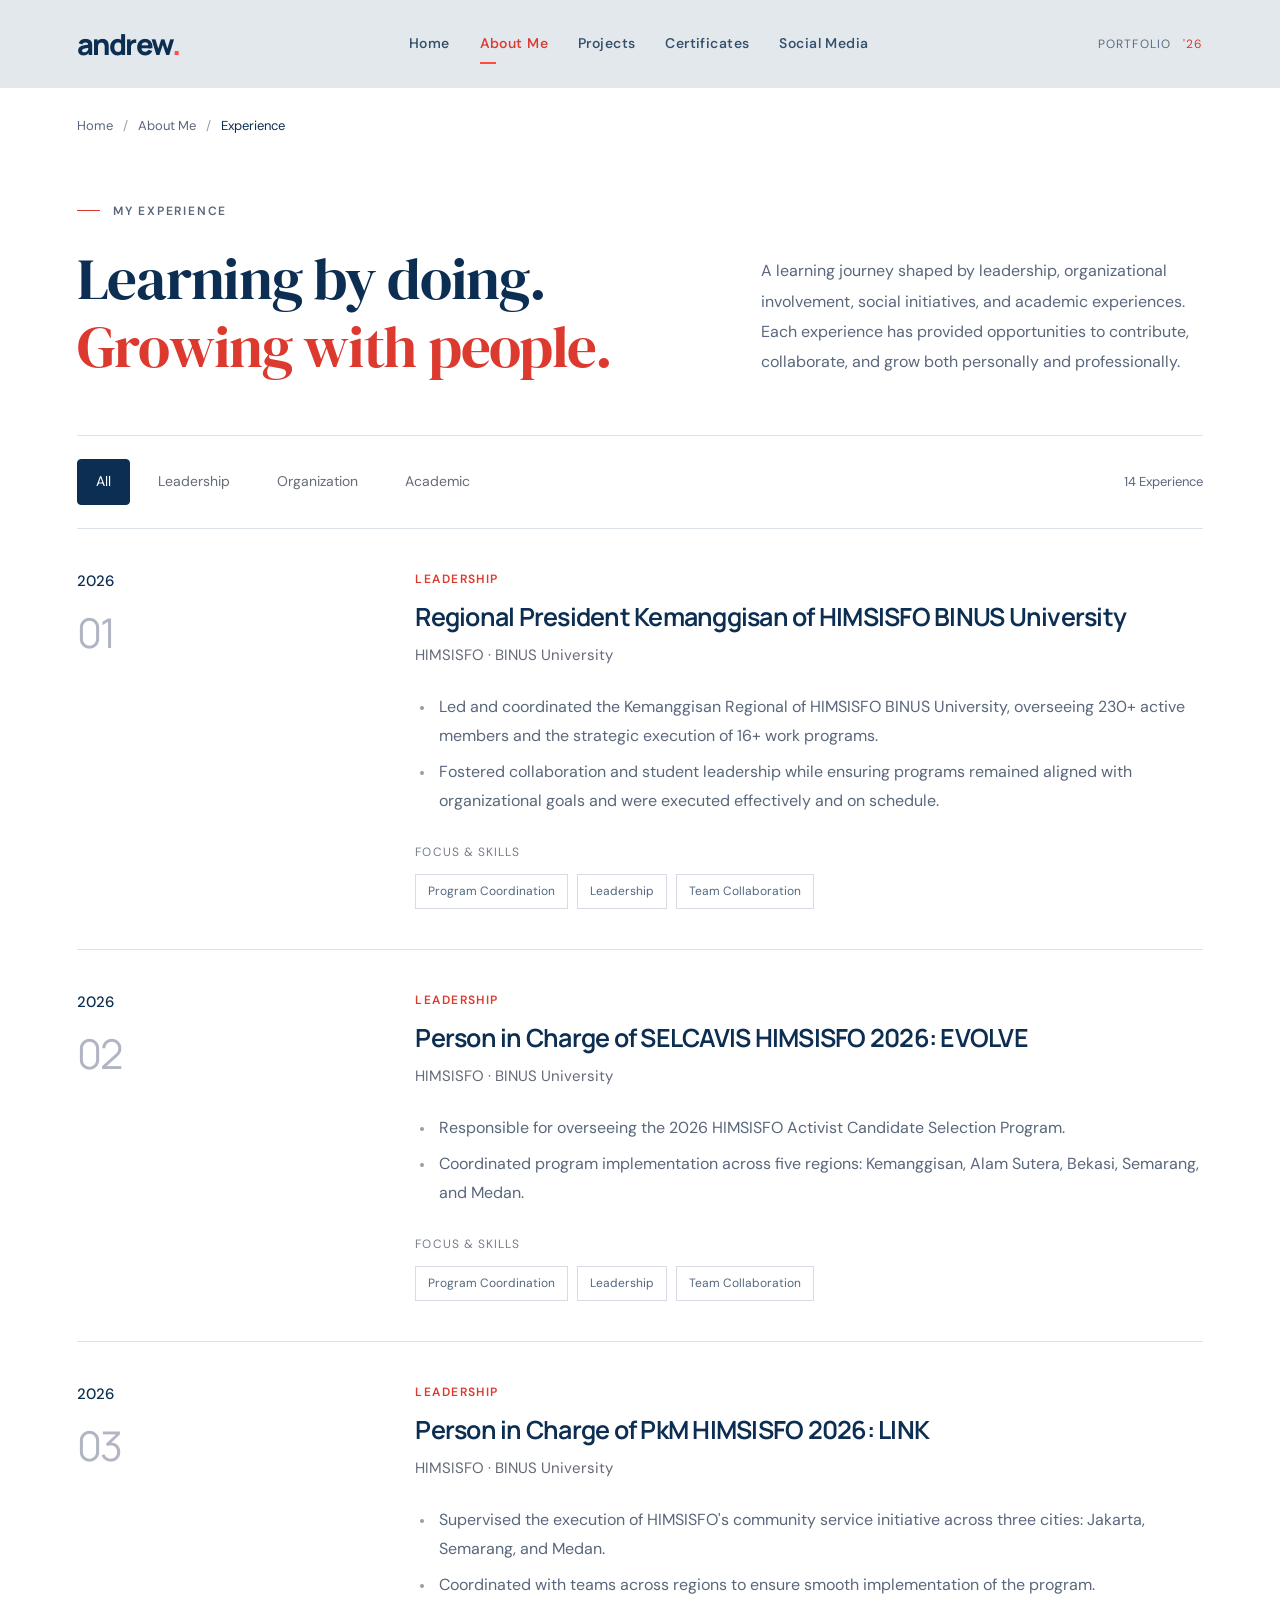
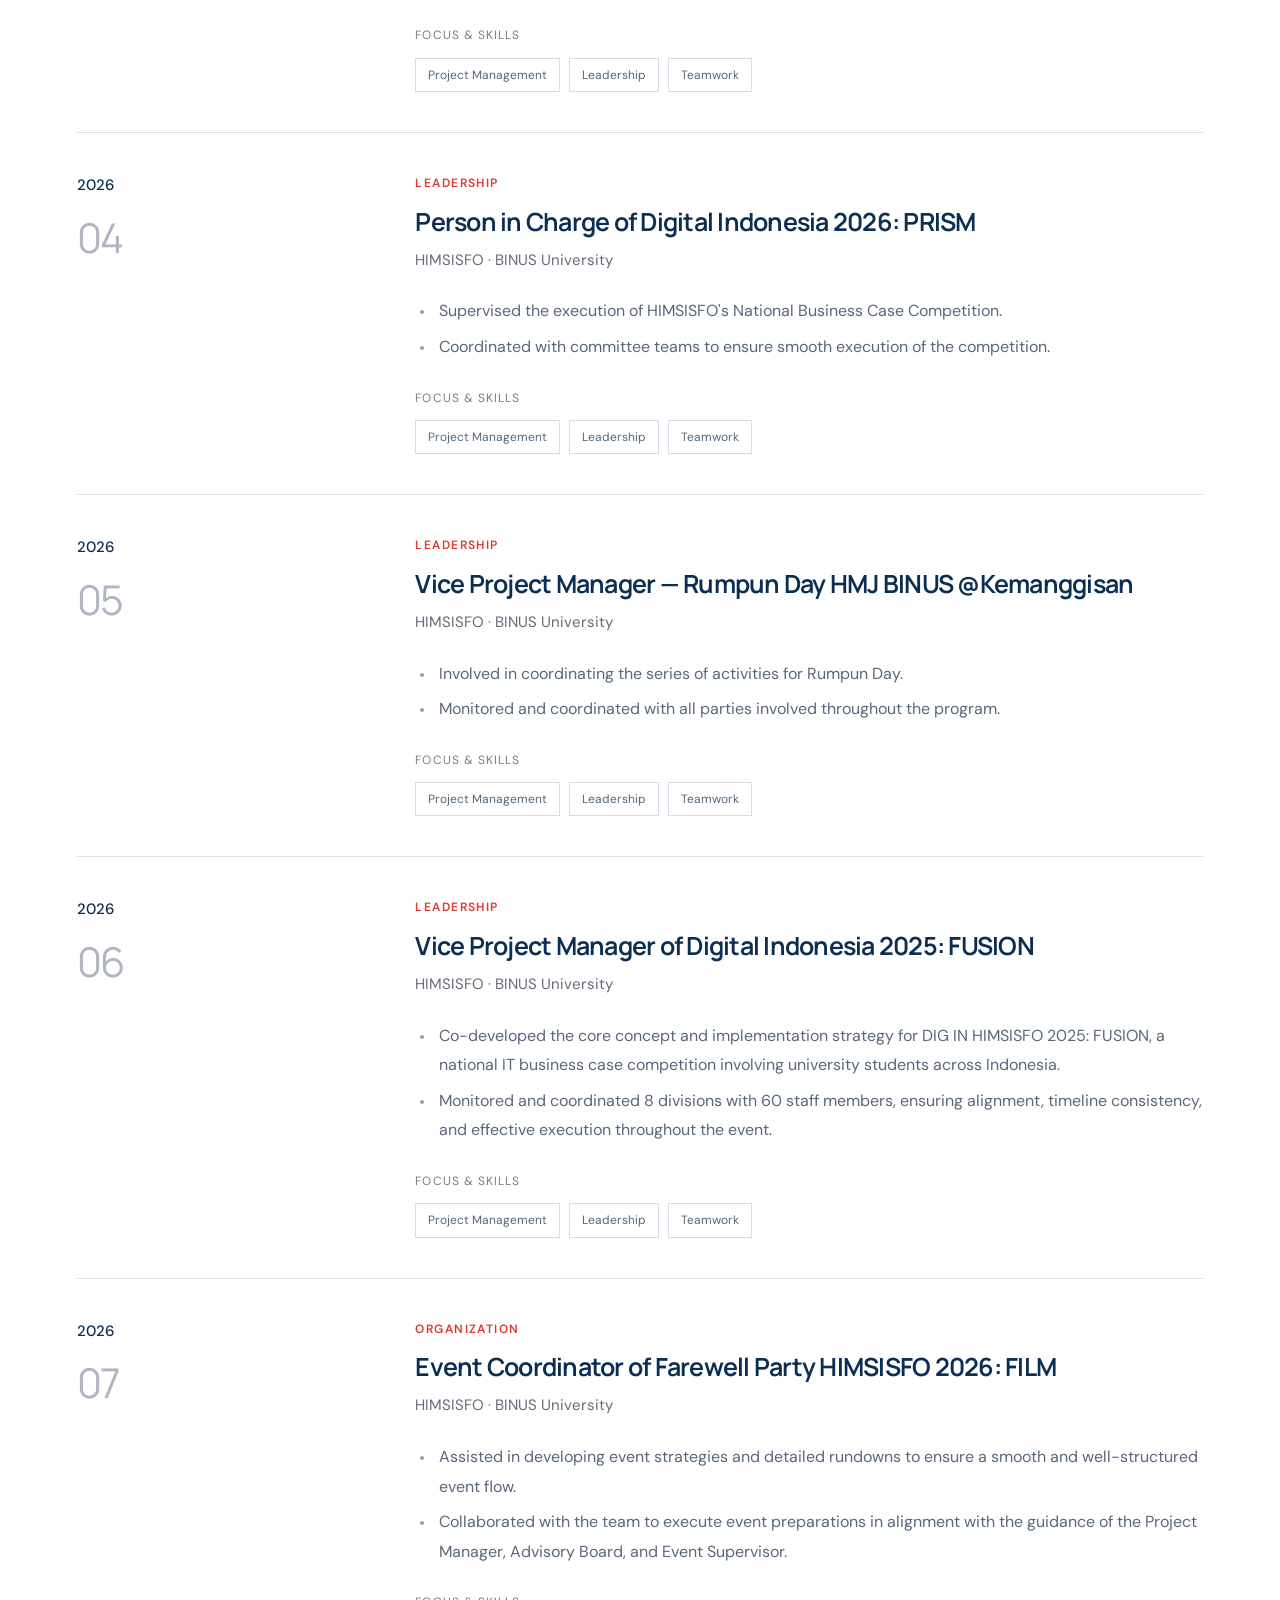
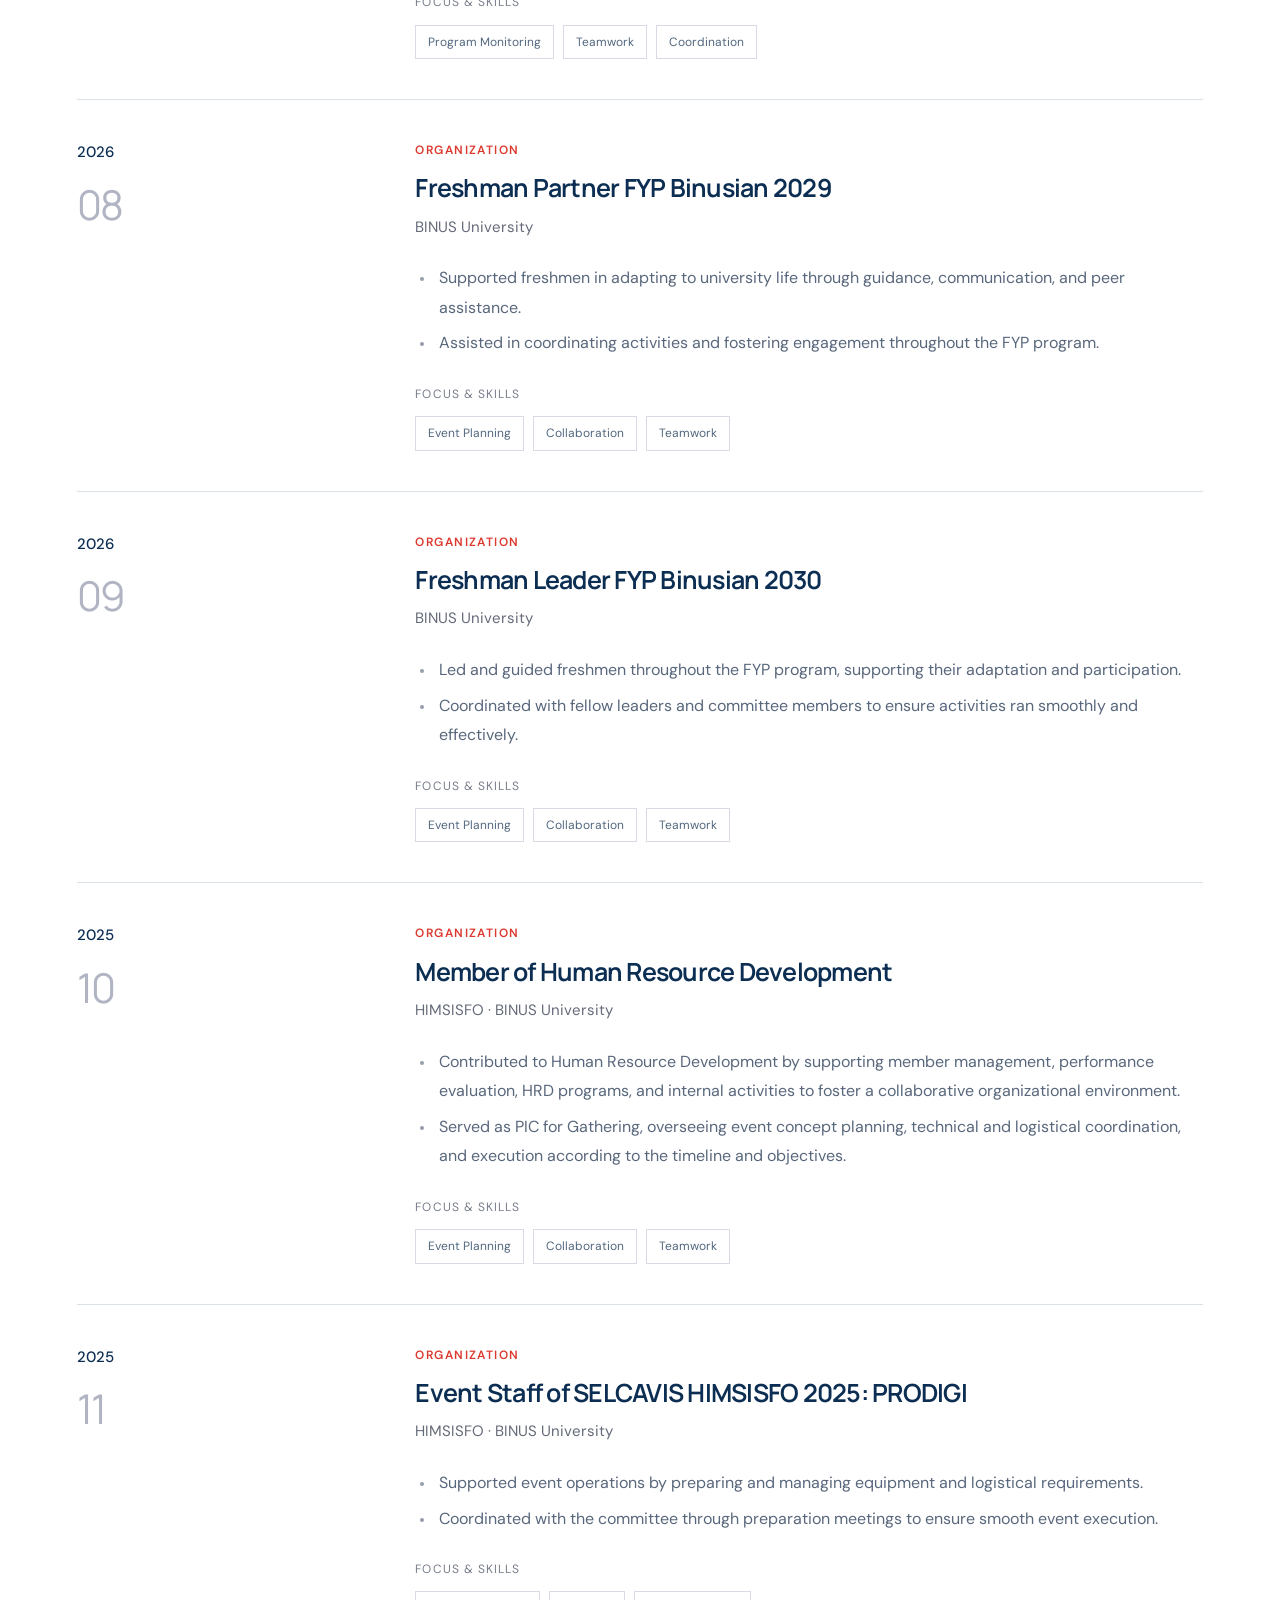
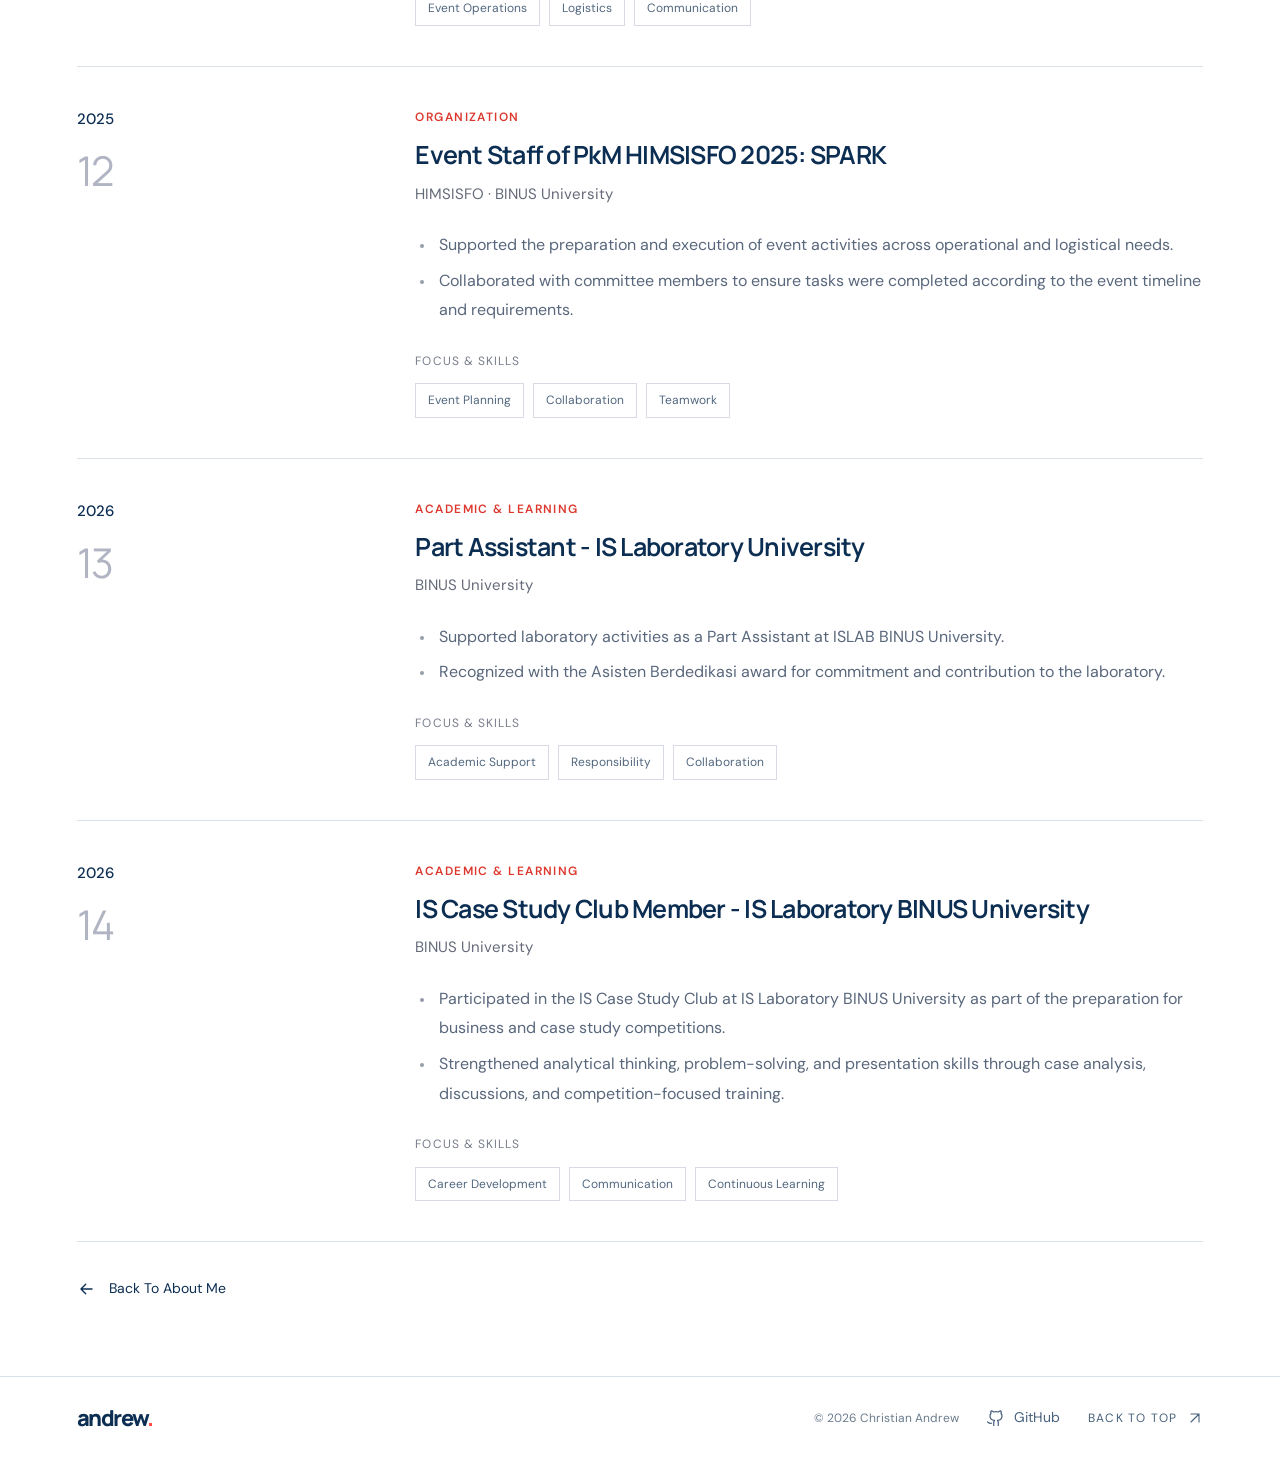
==== experience/experience.html @ 75444e62 "Initial portfolio" ====
<!DOCTYPE html>
<html lang="id">

<head>
  <meta name="portfolio-version" content="carousel-6">
  <meta charset="UTF-8">
  <meta name="viewport" content="width=device-width, initial-scale=1.0">
  <meta name="theme-color" content="#e3e8ec">
  <title>My Experience | Christian Andrew</title>
  <meta name="description"
    content="Pengalaman Christian Andrew dalam organisasi, kepemimpinan, kegiatan sosial, dan pengembangan diri.">
  <meta property="og:title" content="My Experience | Christian Andrew">
  <meta property="og:description"
    content="Pengalaman Christian Andrew dalam organisasi, kepemimpinan, kegiatan sosial, dan pengembangan diri.">
  <meta property="og:type" content="website">
  <link rel="icon" type="image/svg+xml"
    href="data:image/svg+xml,%3Csvg xmlns='http://www.w3.org/2000/svg' viewBox='0 0 64 64'%3E%3Crect width='64' height='64' rx='14' fill='%230c2e52'/%3E%3Ctext x='11' y='43' font-family='Arial,sans-serif' font-size='33' font-weight='700' fill='white'%3Ea%3C/text%3E%3Ccircle cx='47' cy='42' r='5' fill='%23ff4b43'/%3E%3C/svg%3E">
  <link rel="stylesheet" href="../style.css?v=carousel-6">
  <link rel="stylesheet" href="style.css?v=carousel-6">
  <link rel="stylesheet" href="../theme.css?v=carousel-6">
  <script src="../script.js?v=carousel-6" defer></script>
  <script src="script.js?v=carousel-6" defer></script>
</head>

<body data-page="experience">
  <a class="skip-link" href="#main">Lewati ke konten</a>
  <svg class="icon-defs" xmlns="http://www.w3.org/2000/svg" aria-hidden="true">
    <symbol id="i-arrow" viewBox="0 0 24 24">
      <path d="M5 12h14m-6-6 6 6-6 6" />
    </symbol>
    <symbol id="i-diagonal" viewBox="0 0 24 24">
      <path d="M6 18 18 6M6 6h12v12" />
    </symbol>
    <symbol id="i-down" viewBox="0 0 24 24">
      <path d="M12 4v16m-5-5 5 5 5-5" />
    </symbol>
    <symbol id="i-close" viewBox="0 0 24 24">
      <path d="m6 6 12 12M6 18 18 6" />
    </symbol>
    <symbol id="i-linkedin" viewBox="0 0 24 24">
      <path d="M4 9v11M4 4v.1M9 20V9h4v2c1-3 7-3 7 3v6M13 12v8" />
      <circle cx="4" cy="4" r="1" />
    </symbol>
    <symbol id="i-instagram" viewBox="0 0 24 24">
      <rect x="3" y="3" width="18" height="18" rx="5" />
      <circle cx="12" cy="12" r="4" />
      <path d="M17.5 6.5h.01" />
    </symbol>
    <symbol id="i-github" viewBox="0 0 24 24">
      <path
        d="M9 19c-4 1-4-2-6-2m15 5v-4a3.5 3.5 0 0 0-1-2.7c3-.3 6-1.5 6-6A4.7 4.7 0 0 0 21.7 6a4.5 4.5 0 0 0-.1-3.3S20.5 2.4 18 4a12 12 0 0 0-6 0C9.5 2.4 8.4 2.7 8.4 2.7A4.5 4.5 0 0 0 8.3 6 4.7 4.7 0 0 0 7 9.3c0 4.5 3 5.7 6 6A3.5 3.5 0 0 0 12 18v4"
        transform="translate(-3 0)" />
    </symbol>
    <symbol id="i-award" viewBox="0 0 24 24">
      <circle cx="12" cy="8" r="5" />
      <path d="m8 12-2 9 6-3 6 3-2-9" />
    </symbol>
    <symbol id="i-menu" viewBox="0 0 24 24">
      <path d="M4 7h16M4 12h16M4 17h16" />
    </symbol>
  </svg>
  <div class="site-shell" id="top">
    <header class="site-header">
      <a href="../index.html#home" class="wordmark" aria-label="Christian Andrew, Home">andrew<span>.</span></a>
      <button class="menu-toggle" type="button" aria-expanded="false" aria-controls="main-nav"
        aria-label="Buka menu navigasi"><svg class="icon">
          <use href="#i-menu" />
        </svg></button>
      <nav id="main-nav" class="main-nav" aria-label="Navigasi utama">
        <a href="../index.html#home" class="nav-link">Home</a>
        <a href="../index.html#about" class="nav-link active" aria-current="location">About Me</a>
        <a href="../index.html#projects" class="nav-link">Projects</a>
        <a href="../index.html#certificates" class="nav-link">Certificates</a>
        <a href="../index.html#social" class="nav-link">Social Media</a>
      </nav>
      <span class="header-note">PORTFOLIO <span>'26</span></span>
    </header>
    <main id="main">

      <nav class="breadcrumb" aria-label="Breadcrumb"><a href="../index.html#home">Home</a><span
          class="breadcrumb-separator" aria-hidden="true">/</span><a href="../index.html#about">About Me</a><span
          class="breadcrumb-separator" aria-hidden="true">/</span><span aria-current="page">Experience</span></nav>
      <section class="experience-hero" aria-labelledby="experience-title">
        <div>
          <p class="subpage-kicker">MY EXPERIENCE</p>
          <h1 id="experience-title">Learning by doing.<br><em>Growing with people.</em></h1>
        </div>
        <p>A learning journey shaped by leadership, organizational involvement, social initiatives, and academic experiences. Each experience has provided opportunities to contribute, collaborate, and grow both personally and professionally.</p>
      </section>
      <section class="experience-section" aria-label="Daftar pengalaman">
        <div class="experience-toolbar">
          <div class="experience-filters" role="group" aria-label="Filter kategori pengalaman"><button
              class="experience-filter active" type="button" data-filter="all" aria-pressed="true"
              aria-controls="experience-list">All</button><button class="experience-filter" type="button"
              data-filter="leadership" aria-pressed="false" aria-controls="experience-list">Leadership</button><button
              class="experience-filter" type="button" data-filter="organization" aria-pressed="false"
              aria-controls="experience-list">Organization</button><button class="experience-filter" type="button"
              data-filter="academic" aria-pressed="false" aria-controls="experience-list">Academic</button></div>
          <p class="experience-count" id="experience-count" aria-live="polite" aria-atomic="true">7 Experiences</p>
        </div>
        <div class="experience-list" id="experience-list">
          <article class="experience-card" data-category="leadership" aria-labelledby="experience-1">
            <div class="experience-date"><span>2026</span><span class="experience-index">01</span></div>
            <div class="experience-content">
              <p class="experience-category">LEADERSHIP</p>
              <h2 id="experience-1">Regional President Kemanggisan of HIMSISFO BINUS University</h2>
              <p class="experience-org">HIMSISFO · BINUS University</p>
              <ul>
                <li>Led and coordinated the Kemanggisan Regional of HIMSISFO BINUS University, overseeing 230+ active members and the strategic execution of 16+ work programs.</li>
                <li>Fostered collaboration and student leadership while ensuring programs remained aligned with organizational goals and were executed effectively and on schedule.</li>
              </ul>
              <p class="experience-skill-label">FOCUS & SKILLS</p>
              <div class="skill-tags"><span>Program Coordination</span><span>Leadership</span><span>Team
                  Collaboration</span></div>
            </div>
          </article>
          <article class="experience-card" data-category="leadership" aria-labelledby="experience-1">
            <div class="experience-date"><span>2026</span><span class="experience-index">02</span></div>
            <div class="experience-content">
              <p class="experience-category">LEADERSHIP</p>
              <h2 id="experience-1">Person in Charge of SELCAVIS HIMSISFO 2026: EVOLVE</h2>
              <p class="experience-org">HIMSISFO · BINUS University</p>
              <ul>
                <li>Responsible for overseeing the 2026 HIMSISFO Activist Candidate Selection Program.</li>
                <li>Coordinated program implementation across five regions: Kemanggisan, Alam Sutera, Bekasi, Semarang, and Medan.</li>
              </ul>
              <p class="experience-skill-label">FOCUS & SKILLS</p>
              <div class="skill-tags"><span>Program Coordination</span><span>Leadership</span><span>Team
                  Collaboration</span></div>
            </div>
          </article>
          <article class="experience-card" data-category="leadership" aria-labelledby="experience-2">
            <div class="experience-date"><span>2026</span><span class="experience-index">03</span></div>
            <div class="experience-content">
              <p class="experience-category">LEADERSHIP</p>
              <h2 id="experience-2">Person in Charge of PkM HIMSISFO 2026: LINK</h2>
              <p class="experience-org">HIMSISFO · BINUS University</p>
              <ul>
                <li>Supervised the execution of HIMSISFO's community service initiative across three cities: Jakarta, Semarang, and Medan.</li>
                <li>Coordinated with teams across regions to ensure smooth implementation of the program.</li>
              </ul>
              <p class="experience-skill-label">FOCUS & SKILLS</p>
              <div class="skill-tags"><span>Project Management</span><span>Leadership</span><span>Teamwork</span></div>
            </div>
          </article>
          <article class="experience-card" data-category="leadership" aria-labelledby="experience-2">
            <div class="experience-date"><span>2026</span><span class="experience-index">04</span></div>
            <div class="experience-content">
              <p class="experience-category">LEADERSHIP</p>
              <h2 id="experience-2">Person in Charge of Digital Indonesia 2026: PRISM</h2>
              <p class="experience-org">HIMSISFO · BINUS University</p>
              <ul>
                <li>Supervised the execution of HIMSISFO's National Business Case Competition.</li>
                <li>Coordinated with committee teams to ensure smooth execution of the competition.</li>
              </ul>
              <p class="experience-skill-label">FOCUS & SKILLS</p>
              <div class="skill-tags"><span>Project Management</span><span>Leadership</span><span>Teamwork</span></div>
            </div>
          </article>
          <article class="experience-card" data-category="leadership" aria-labelledby="experience-2">
            <div class="experience-date"><span>2026</span><span class="experience-index">05</span></div>
            <div class="experience-content">
              <p class="experience-category">LEADERSHIP</p>
              <h2 id="experience-2">Vice Project Manager — Rumpun Day HMJ BINUS @Kemanggisan</h2>
              <p class="experience-org">HIMSISFO · BINUS University</p>
              <ul>
                <li>Involved in coordinating the series of activities for Rumpun Day.</li>
                <li>Monitored and coordinated with all parties involved throughout the program.</li>
              </ul>
              <p class="experience-skill-label">FOCUS & SKILLS</p>
              <div class="skill-tags"><span>Project Management</span><span>Leadership</span><span>Teamwork</span></div>
            </div>
          </article>
          <article class="experience-card" data-category="leadership" aria-labelledby="experience-2">
            <div class="experience-date"><span>2026</span><span class="experience-index">06</span></div>
            <div class="experience-content">
              <p class="experience-category">LEADERSHIP</p>
              <h2 id="experience-2">Vice Project Manager of Digital Indonesia 2025: FUSION</h2>
              <p class="experience-org">HIMSISFO · BINUS University</p>
              <ul>
                <li>Co-developed the core concept and implementation strategy for DIG IN HIMSISFO 2025: FUSION, a national IT business case competition involving university students across Indonesia.</li>
                <li>Monitored and coordinated 8 divisions with 60 staff members, ensuring alignment, timeline consistency, and effective execution throughout the event.</li>
              </ul>
              <p class="experience-skill-label">FOCUS & SKILLS</p>
              <div class="skill-tags"><span>Project Management</span><span>Leadership</span><span>Teamwork</span></div>
            </div>
          </article>
          <article class="experience-card" data-category="organization" aria-labelledby="experience-3">
            <div class="experience-date"><span>2026</span><span class="experience-index">07</span></div>
            <div class="experience-content">
              <p class="experience-category">ORGANIZATION</p>
              <h2 id="experience-3">Event Coordinator of Farewell Party HIMSISFO 2026: FILM</h2>
              <p class="experience-org">HIMSISFO · BINUS University</p>
              <ul>
                <li>Assisted in developing event strategies and detailed rundowns to ensure a smooth and well-structured event flow.</li>
                <li>Collaborated with the team to execute event preparations in alignment with the guidance of the Project Manager, Advisory Board, and Event Supervisor.</li>
              </ul>
              <p class="experience-skill-label">FOCUS & SKILLS</p>
              <div class="skill-tags"><span>Program Monitoring</span><span>Teamwork</span><span>Coordination</span></div>
            </div>
          </article>
          <article class="experience-card" data-category="organization" aria-labelledby="experience-4">
            <div class="experience-date"><span>2026</span><span class="experience-index">08</span></div>
            <div class="experience-content">
              <p class="experience-category">ORGANIZATION</p>
              <h2 id="experience-4">Freshman Partner FYP Binusian 2029</h2>
              <p class="experience-org">BINUS University</p>
              <ul>
                <li>Supported freshmen in adapting to university life through guidance, communication, and peer assistance.</li>
                <li>Assisted in coordinating activities and fostering engagement throughout the FYP program.</li>
              </ul>
              <p class="experience-skill-label">FOCUS & SKILLS</p>
              <div class="skill-tags"><span>Event Planning</span><span>Collaboration</span><span>Teamwork</span>
              </div>
            </div>
          </article>
          <article class="experience-card" data-category="organization" aria-labelledby="experience-4">
            <div class="experience-date"><span>2026</span><span class="experience-index">09</span></div>
            <div class="experience-content">
              <p class="experience-category">ORGANIZATION</p>
              <h2 id="experience-4">Freshman Leader FYP Binusian 2030</h2>
              <p class="experience-org">BINUS University</p>
              <ul>
                <li>Led and guided freshmen throughout the FYP program, supporting their adaptation and participation.</li>
                <li>Coordinated with fellow leaders and committee members to ensure activities ran smoothly and effectively.</li>
              </ul>
              <p class="experience-skill-label">FOCUS & SKILLS</p>
              <div class="skill-tags"><span>Event Planning</span><span>Collaboration</span><span>Teamwork</span>
              </div>
            </div>
          </article>
          <article class="experience-card" data-category="organization" aria-labelledby="experience-4">
            <div class="experience-date"><span>2025</span><span class="experience-index">10</span></div>
            <div class="experience-content">
              <p class="experience-category">ORGANIZATION</p>
              <h2 id="experience-4">Member of Human Resource Development</h2>
              <p class="experience-org">HIMSISFO · BINUS University</p>
              <ul>
                <li>Contributed to Human Resource Development by supporting member management, performance evaluation, HRD programs, and internal activities to foster a collaborative organizational environment.</li>
                <li>Served as PIC for Gathering, overseeing event concept planning, technical and logistical coordination, and execution according to the timeline and objectives.</li>
              </ul>
              <p class="experience-skill-label">FOCUS & SKILLS</p>
              <div class="skill-tags"><span>Event Planning</span><span>Collaboration</span><span>Teamwork</span>
              </div>
            </div>
          </article>
          <article class="experience-card" data-category="organization" aria-labelledby="experience-5">
            <div class="experience-date"><span>2025</span><span class="experience-index">11</span></div>
            <div class="experience-content">
              <p class="experience-category">ORGANIZATION</p>
              <h2 id="experience-5">Event Staff of SELCAVIS HIMSISFO 2025: PRODIGI</h2>
              <p class="experience-org">HIMSISFO · BINUS University</p>
              <ul>
                <li>Supported event operations by preparing and managing equipment and logistical requirements.</li>
                <li>Coordinated with the committee through preparation meetings to ensure smooth event execution.</li>
              </ul>
              <p class="experience-skill-label">FOCUS & SKILLS</p>
              <div class="skill-tags"><span>Event Operations</span><span>Logistics</span><span>Communication</span>
              </div>
            </div>
          </article>
          <article class="experience-card" data-category="organization" aria-labelledby="experience-4">
            <div class="experience-date"><span>2025</span><span class="experience-index">12</span></div>
            <div class="experience-content">
              <p class="experience-category">ORGANIZATION</p>
              <h2 id="experience-4">Event Staff of PkM HIMSISFO 2025: SPARK</h2>
              <p class="experience-org">HIMSISFO · BINUS University</p>
              <ul>
                <li>Supported the preparation and execution of event activities across operational and logistical needs.</li>
                <li>Collaborated with committee members to ensure tasks were completed according to the event timeline and requirements.</li>
              </ul>
              <p class="experience-skill-label">FOCUS & SKILLS</p>
              <div class="skill-tags"><span>Event Planning</span><span>Collaboration</span><span>Teamwork</span>
              </div>
            </div>
          </article>
          <article class="experience-card" data-category="academic" aria-labelledby="experience-6">
            <div class="experience-date"><span>2026</span><span class="experience-index">13</span></div>
            <div class="experience-content">
              <p class="experience-category">ACADEMIC & LEARNING</p>
              <h2 id="experience-6">Part Assistant - IS Laboratory University</h2>
              <p class="experience-org">BINUS University</p>
              <ul>
                <li>Supported laboratory activities as a Part Assistant at ISLAB BINUS University.</li>
                <li>Recognized with the Asisten Berdedikasi award for commitment and contribution to the laboratory.</li>
              </ul>
              <p class="experience-skill-label">FOCUS & SKILLS</p>
              <div class="skill-tags"><span>Academic Support</span><span>Responsibility</span><span>Collaboration</span>
              </div>
            </div>
          </article>
          <article class="experience-card" data-category="academic" aria-labelledby="experience-7">
            <div class="experience-date"><span>2026</span><span class="experience-index">14</span></div>
            <div class="experience-content">
              <p class="experience-category">ACADEMIC & LEARNING</p>
              <h2 id="experience-7">IS Case Study Club Member - IS Laboratory BINUS University</h2>
              <p class="experience-org">BINUS University</p>
              <ul>
                <li>Participated in the IS Case Study Club at IS Laboratory BINUS University as part of the preparation for business and case study competitions.</li>
                <li>Strengthened analytical thinking, problem-solving, and presentation skills through case analysis, discussions, and competition-focused training.</li>
              </ul>
              <p class="experience-skill-label">FOCUS & SKILLS</p>
              <div class="skill-tags"><span>Career Development</span><span>Communication</span><span>Continuous
                  Learning</span></div>
            </div>
          </article>
        </div><a class="experience-back" href="../index.html#about"><svg class="icon" aria-hidden="true">
            <use href="#i-arrow" />
          </svg> Back To About Me</a>
      </section>
    </main>
    <footer class="site-footer"><a href="../index.html#home" class="wordmark"
        aria-label="Kembali ke Home">andrew<span>.</span></a>
      <p>© <span id="year">2026</span> Christian Andrew</p><a class="footer-github" href="../index.html#github-contact"
        data-contact="github" aria-label="Informasi akun GitHub"><svg class="icon" aria-hidden="true">
          <use href="#i-github" />
        </svg><span>GitHub</span></a><a class="back-top" href="#top">BACK TO TOP <svg class="icon">
          <use href="#i-diagonal" />
        </svg></a>
    </footer>
  </div>
</body>

</html>
---- style.css ----
/* Christian Andrew — Portfolio. Edit the design tokens below to change the theme. */
@import url('https://fonts.googleapis.com/css2?family=DM+Serif+Display&family=DM+Sans:wght@400;450;500;550;600;650;700&family=Manrope:wght@400;500;600;650;700;750;800&display=swap');

:root{--accent:#e51946;--ink:#292c37;--muted:#696d7c;--paper:#f1f2f8;--white:#fff;--line:#dbdde6;--font-body:'DM Sans',Arial,sans-serif;--font-heading:'Manrope','DM Sans',Arial,sans-serif}
*{box-sizing:border-box}
html{scroll-behavior:smooth;scroll-padding-top:96px}
body{margin:0;color:var(--ink);background:#e5e7f0;font-family:var(--font-body);font-size:16px;line-height:1.7;-webkit-font-smoothing:antialiased}
body::before{content:'';position:fixed;inset:0;z-index:-1;background:radial-gradient(circle at 4% 10%,#f9faff 0,transparent 34%),radial-gradient(circle at 97% 54%,#f9faff 0,transparent 24%);pointer-events:none}
::selection{background:#e51946;color:#fff}
a{color:inherit;text-decoration:none}
button{font:inherit;color:inherit;cursor:pointer}
button,a{-webkit-tap-highlight-color:transparent}
button{touch-action:manipulation}
button:focus-visible,a:focus-visible{outline:3px solid var(--accent);outline-offset:6px}
button:disabled{cursor:default}
[hidden]{display:none!important}
img{display:block;max-width:100%}
h1,h2,h3,p{margin-top:0}
h1,h2,h3{font-family:var(--font-heading)}
em{font-style:normal;color:var(--accent)}
.icon-defs{position:absolute;width:0;height:0;overflow:hidden}
.icon{width:22px;height:22px;fill:none;stroke:currentColor;stroke-width:1.65;stroke-linecap:round;stroke-linejoin:round;flex-shrink:0}
.skip-link{position:fixed;top:-80px;left:20px;z-index:100;padding:12px 20px;background:var(--ink);color:#fff}
.skip-link:focus{top:15px}
.site-shell{max-width:1440px;margin:46px auto;background:var(--paper);box-shadow:0 25px 90px #34374e14;overflow:clip}
.site-header{height:106px;padding:0 7%;display:flex;align-items:center;justify-content:space-between;gap:30px;border-bottom:1px solid #dbdde660;position:relative;z-index:10}
.wordmark{font-family:var(--font-heading);font-weight:800;font-size:29px;letter-spacing:-1.5px;line-height:1.2;white-space:nowrap}
.wordmark span{color:var(--accent)}
.main-nav{display:flex;align-items:center;gap:29px}
.nav-link{font-size:14px;letter-spacing:.03em;font-weight:550;position:relative;padding:12px 0;white-space:nowrap;color:#626673;transition:color .2s}
.nav-link:hover,.nav-link.active{color:var(--accent)}
.nav-link::after{content:'';height:2px;width:0;position:absolute;bottom:4px;left:0;background:var(--accent);transition:width .2s}
.nav-link.active::after{width:16px}
.header-note{font-size:12px;letter-spacing:.09em;color:#737783;white-space:nowrap}
.header-note span{margin-left:8px;color:var(--accent)}
.menu-toggle{display:none;align-items:center;justify-content:center;border:1px solid var(--line);background:transparent;width:44px;height:44px}
.hero{min-height:660px;height:calc(100svh - 196px);max-height:820px;position:relative;display:grid;grid-template-columns:1fr 1fr;isolation:isolate;padding:60px 7% 102px;align-items:center}
.hero-grid{position:absolute;inset:0;z-index:-2;background:repeating-linear-gradient(90deg,transparent,transparent calc(20% - 1px),#bdc2d51a calc(20% - 1px),#bdc2d51a 20%);pointer-events:none}
.hero-copy{max-width:555px;position:relative;z-index:2}
.eyebrow{display:flex;gap:15px;align-items:center;font-size:12px;letter-spacing:.19em;font-weight:650;margin:0 0 24px}
.dash{display:block;width:24px;height:1px;background:var(--accent)}
.hero h1{font-size:clamp(60px,6.1vw,86px);line-height:1.1;letter-spacing:-4px;font-weight:800;margin:0 0 22px}
.hero h1>span:first-of-type{color:var(--accent)}
.hero h1 .period{color:var(--ink)}
.hero-role{font-weight:550;font-size:19px;line-height:1.55;margin-bottom:18px;letter-spacing:-.25px}
.hero-description{font-size:15px;max-width:390px;color:var(--muted);line-height:1.9;margin-bottom:29px}
.button{display:inline-flex;align-items:center;justify-content:space-between;gap:32px;min-height:50px;padding:13px 23px;font-size:14px;font-weight:550;border:1px solid transparent;transition:background .2s,transform .2s,box-shadow .2s}
.button-primary{background:var(--accent);color:white;box-shadow:0 8px 20px #e5194614}
.button-primary:hover{background:#ca103b;transform:translateY(-2px);box-shadow:0 10px 24px #e5194625}
.button .icon{width:19px;height:19px}
.hero-visual{position:relative;width:118%;margin-left:-8%;align-self:stretch;display:flex;align-items:center;justify-content:center;min-width:0}
.hero-art{width:100%;max-height:575px;object-fit:contain;mix-blend-mode:multiply}
.visual-caption{position:absolute;right:5%;bottom:4%;display:flex;align-items:center;gap:12px;font-size:12px;line-height:1.7;letter-spacing:.12em;color:#717583}
.visual-caption b{font-weight:500;font-size:12px;color:#9598a4}
.caption-line{width:28px;height:1px;background:#9498a6}
.hero-bottom{position:absolute;left:7%;right:7%;bottom:33px;display:flex;align-items:center;justify-content:space-between}
.hero-socials{display:flex;align-items:center;gap:18px}
.hero-socials a{display:flex;padding:6px;color:#757a89;transition:color .2s,transform .2s}
.hero-socials a:first-child{padding-left:0}
.hero-socials a:hover{color:var(--accent);transform:translateY(-2px)}
.hero-socials .icon{width:17px;height:17px}
.social-divider{width:30px;height:1px;background:#bec2ce;margin:0 0 0 3px}
.hero-location{font-size:12px;letter-spacing:.13em;color:#717582}
.scroll-link{display:flex;align-items:center;gap:13px;font-size:12px;letter-spacing:.15em;color:#5e626f}
.scroll-link .icon{width:17px;height:25px;transition:transform .2s}
.scroll-link:hover .icon{transform:translateY(4px)}
.hero-index{position:absolute;right:23px;top:51%;writing-mode:vertical-rl;font-size:12px;letter-spacing:.15em;color:#969ba9}
.section{padding:90px 7% 95px;border-top:1px solid var(--line)}
.section-heading{display:flex;align-items:center;gap:30px;margin-bottom:52px}
.section-heading .eyebrow{margin:0;white-space:nowrap;font-size:12px}
.section-number{color:var(--accent);letter-spacing:0;margin-right:6px}
.section-rule{height:1px;background:var(--line);width:100%}
h2{font-size:clamp(34px,3.4vw,49px);line-height:1.22;letter-spacing:-1.8px;font-weight:750;margin-bottom:24px}
.about{background:#fafaff}
.about-layout{display:grid;grid-template-columns:.9fr 1.2fr;gap:100px}
.about-title h2{font-size:clamp(42px,4.4vw,61px);line-height:1.25;letter-spacing:-2px;margin-bottom:40px}
.small-signature{font-size:17px;letter-spacing:-.6px;font-weight:650}
.small-signature>span{color:var(--accent)}
.about-content .large-copy{font-size:20px;line-height:1.7;letter-spacing:-.3px;color:#474b59;margin-bottom:22px}
.large-copy strong{font-weight:600;color:var(--ink)}
.about-content>p:not(.large-copy){font-size:16px;color:var(--muted);line-height:1.9;margin-bottom:28px}
.about-facts{display:grid;grid-template-columns:1fr 1fr;gap:25px 30px;margin:0 0 29px;padding-top:27px;border-top:1px solid var(--line)}
.about-facts dt{font-size:12px;letter-spacing:.12em;color:var(--muted);margin-bottom:4px}
.about-facts dd{font-size:15px;margin:0;font-weight:500}
.skill-tags{display:flex;flex-wrap:wrap;gap:8px}
.skill-tags span{padding:5px 12px;border:1px solid var(--line);font-size:12px;color:#626673}
.section-intro{display:flex;align-items:flex-end;justify-content:space-between;gap:35px;margin-bottom:40px}
.section-intro h2{margin-bottom:0}
.section-intro>p{font-size:15px;color:var(--muted);line-height:1.8;margin:0 0 5px}
.project-grid{display:grid;grid-template-columns:repeat(3,minmax(0,1fr));gap:28px}
.project-card{min-width:0}
.project-cover{width:100%;aspect-ratio:1/.99;border:0;position:relative;overflow:hidden;padding:24px;display:flex;flex-direction:column;align-items:flex-start;text-align:left;transition:transform .3s,box-shadow .3s}
.project-cover:hover{transform:translateY(-5px);box-shadow:0 16px 28px #30344214}
.cover-top{display:flex;justify-content:space-between;align-items:center;width:100%;font-size:12px;letter-spacing:.08em;line-height:1.4;font-weight:600}
.cover-top>span{font-size:12px;margin-left:12px}
.cover-nurture{background:#e7dadd;color:#674851}
.nurture-word{font-family:Georgia,serif;font-size:clamp(38px,4vw,58px);font-weight:400;letter-spacing:-4px;line-height:1;margin-top:35px;position:relative}
.nurture-word>span{font-family:var(--font-body);font-size:13px;position:absolute;top:-5px;right:-19px;letter-spacing:0}
.cover-tagline{display:block;font-size:13px;line-height:1.55;margin-top:17px;opacity:.85}
.cover-bottom{display:flex;align-items:center;justify-content:space-between;width:100%;font-size:12px;letter-spacing:.08em;margin-top:auto;padding-top:16px}
.cover-open{display:flex;align-items:center;justify-content:center;border:1px solid currentColor;border-radius:50%;width:31px;height:31px;opacity:.8;transition:transform .2s}
.cover-open .icon{width:17px;height:17px}
.project-cover:hover .cover-open{transform:rotate(45deg)}

/* Shared Nurture preview for project cards */
.project-cover {
  isolation: isolate;
}
.project-cover-image {
  position:absolute;
  inset:0;
  width:100%;
  height:100%;
  object-fit:cover;
  object-position:center center;
  display:block;
  z-index:0;
  transition:transform .55s cubic-bezier(.2,.7,.2,1), filter .35s ease;
}
.project-cover-overlay {
  position:relative;
  z-index:2;
  width:100%;
  height:100%;
  display:flex;
  flex-direction:column;
  align-items:flex-start;
  pointer-events:none;
}
.project-cover-overlay .cover-open { pointer-events:auto; }
.project-cover::after {
  content:"";
  position:absolute;
  inset:0;
  z-index:1;
  background:linear-gradient(180deg, rgba(255,255,255,.86) 0%, rgba(255,255,255,.04) 34%, rgba(20,25,35,.08) 100%);
  transition:opacity .35s ease;
}
.project-cover:hover .project-cover-image {
  transform:scale(1.055);
}
.project-cover:hover::after { opacity:.72; }
.project-cover:hover .project-cover-overlay {transform: scale(1.05);}

/* Certificate hover */
.certificate-preview.has-image {
  overflow:hidden;
  transition:box-shadow .3s ease, transform .3s ease;
}
.certificate-preview.has-image .certificate-image {
  transition:transform .55s cubic-bezier(.2,.7,.2,1), filter .35s ease;
}
.certificate-preview.has-image:hover {
  box-shadow:inset 0 0 0 1px rgba(34,38,50,.08);
}
.certificate-preview.has-image:hover .certificate-image {
  transform:scale(1.055);
  filter:saturate(1.04) brightness(1.02);
}
.certificate-preview.has-image:hover .certificate-zoom {
  transform:translateY(-2px);
}
.certificate-zoom { transition:transform .25s ease, background .25s ease; }

.cover-pause{background:#dedfe9;color:#424254}
.pause-word{font-family:var(--font-heading);font-size:clamp(33px,3.4vw,50px);font-weight:800;letter-spacing:-2.5px;display:flex;align-items:center;gap:1px;line-height:1;margin-top:37px}
.pause-bars{display:inline-block;height:.66em;width:.35em;border-right:4px solid #e51946;border-left:4px solid #e51946;margin:0 5px 0 4px}
.cover-tropinata{background:#e6ebc8;color:#416039}
.tropinata-word{font-family:var(--font-heading);font-size:clamp(38px,3.7vw,55px);letter-spacing:-3px;font-weight:800;line-height:.79;margin-top:26px;position:relative}
.tropinata-word>span{font-size:12px;letter-spacing:0;position:absolute;right:-16px;top:3px}
.cover-tropinata .cover-tagline{position:absolute;right:24px;bottom:93px;font-size:12px}
.project-meta{display:flex;justify-content:space-between;gap:10px;font-size:12px;letter-spacing:.055em;margin:21px 0 8px;color:var(--muted)}
.project-meta>span:last-child{font-size:12px;padding-top:1px;color:#767b87}
.project-card h3{margin-bottom:10px;font-size:23px;line-height:1.2;letter-spacing:-.7px}
.project-card h3 a{display:flex;align-items:center;justify-content:space-between;text-align:left;padding:0;background:transparent;border:0;font:inherit;width:100%;gap:10px}
.project-card h3 a:hover{color:var(--accent)}
.project-card h3 .icon{width:20px;height:20px;transition:transform .2s}
.project-card h3 a:hover .icon{transform:translate(2px,-2px)}
.project-card>p{font-size:14px;line-height:1.8;color:var(--muted);margin-bottom:0}
.certificates{background:#fafaff}
.cert-layout{display:grid;grid-template-columns:.8fr 1.4fr;gap:65px}
.cert-intro>p{font-size:15px;line-height:1.8;color:var(--muted)}
.cert-intro .document-note{font-size:12px;max-width:215px;border-left:2px solid var(--accent);padding-left:13px;margin-top:30px;color:#747987}
.certificate-list{border-top:1px solid var(--line)}
.certificate-row{display:flex;align-items:flex-start;gap:22px;padding:31px 0;border-bottom:1px solid var(--line)}
.award-icon{display:flex;align-items:center;justify-content:center;width:48px;height:54px;background:#f0f1f8;flex-shrink:0;color:#e51946}
.award-icon .icon{width:25px;height:25px;stroke-width:1.4}
.certificate-content{flex:1;min-width:0}
.certificate-type{font-size:12px;letter-spacing:.12em;color:var(--muted)}
.certificate-row h3{font-size:21px;font-weight:650;line-height:1.4;margin:5px 0 5px;letter-spacing:-.5px}
.certificate-row p{font-size:14px;color:#656a78;margin:0}
.certificate-note{font-size:12px;color:#787d89;display:block;margin-top:9px}
.certificate-no{font-size:12px;line-height:1.7;color:#8c919e;padding-top:2px}
.social{background:var(--paper);padding-bottom:80px}
.social-intro{display:flex;justify-content:space-between;align-items:flex-end;gap:40px;margin-bottom:39px}
.social-intro h2{position:relative;margin:0;font-size:clamp(40px,4.2vw,59px);letter-spacing:-2px;line-height:1.24}
.social-intro>p{font-size:15px;line-height:1.8;color:var(--muted);margin:0 0 5px}
.red-star{font-family:Arial,sans-serif;display:inline-block;color:var(--accent);font-size:52px;font-weight:400;line-height:.5;margin-left:22px;vertical-align:middle}
.social-grid{display:grid;grid-template-columns:repeat(3,1fr);gap:20px}
.social-card{display:flex;justify-content:space-between;align-items:center;gap:16px;border:1px solid #d7dae6;padding:22px 20px;min-height:83px}
.social-brand{display:flex;align-items:center;gap:13px;font-size:16px;font-weight:500}
.social-brand .icon{width:21px;height:21px;stroke-width:1.5;color:#555a69}
.social-status{font-size:12px;line-height:1.5;color:#777c89;text-align:right}
a.social-card{transition:border-color .2s,background .2s}
a.social-card:hover{border-color:var(--accent);background:#fff7fa}
a.social-card .social-status{color:var(--accent)}
.site-footer{display:flex;align-items:center;justify-content:space-between;gap:24px;padding:29px 7%;border-top:1px solid var(--line)}
.site-footer .wordmark{font-size:22px}
.site-footer p{font-size:12px;color:#7d8290;margin:0}
.back-top{display:flex;align-items:center;gap:10px;font-size:12px;letter-spacing:.1em;color:#626674}
.back-top .icon{width:16px;height:16px}
.back-top:hover{color:var(--accent)}
@media(min-width:1600px){.site-shell{margin:60px auto}.hero{min-height:740px}}
@media(max-width:1500px){.site-shell{margin:32px 4%}}
@media(max-width:1180px){.site-header{padding-left:6%;padding-right:6%;gap:20px}.main-nav{gap:22px}.header-note{display:none}.hero{padding-left:6%;padding-right:6%;min-height:660px}.hero h1{font-size:70px}.hero-bottom{left:6%;right:6%}.hero-visual{width:120%;margin-left:-10%}.section{padding:75px 6% 80px}.about-layout{gap:60px}.project-grid{gap:20px}.project-cover{padding:20px}.cover-top{font-size:12px}.cover-tropinata .cover-tagline{right:20px;font-size:12px}.social-card{padding:19px 15px;gap:12px;flex-wrap:wrap}.social-status{text-align:left}.project-meta{flex-wrap:wrap;gap:3px}.social-intro>p{max-width:230px}.hero-description{max-width:365px}}
@media(max-width:900px){.site-shell{margin:20px}.hero{min-height:620px;height:auto;padding-top:65px;padding-bottom:110px}.hero h1{font-size:62px;letter-spacing:-3px}.hero-role{font-size:17px}.hero-description{font-size:14px;max-width:325px}.hero-visual{width:124%;margin-left:-13%}.hero-art{max-height:460px}.hero-index{display:none}.visual-caption{right:3%;bottom:10%}.about-layout{grid-template-columns:.85fr 1.2fr;gap:35px}.about-title h2{font-size:42px;letter-spacing:-1.7px}.about-content .large-copy{font-size:18px}.about-content>p:not(.large-copy){font-size:15px}.about-facts{gap:22px 15px}.about-facts dd{font-size:14px}.section-intro>p{max-width:235px;font-size:14px}.project-grid{gap:18px}.project-cover{aspect-ratio:1/.99;padding:17px}.cover-top{font-size:12px;line-height:1.7}.nurture-word{font-size:38px;margin-top:30px;letter-spacing:-3px}.pause-word{font-size:32px;margin-top:32px;letter-spacing:-2px}.pause-bars{border-left-width:3px;border-right-width:3px;margin:0 3px}.tropinata-word{font-size:39px;margin-top:24px;letter-spacing:-2px}.cover-tagline{font-size:12px;margin-top:12px}.cover-tropinata .cover-tagline{display:none}.cover-bottom{font-size:12px;padding-top:15px}.cover-open{width:24px;height:24px}.cover-open .icon{width:14px;height:14px}.project-meta>span{font-size:12px}.project-card h3{font-size:21px}.project-card>p{font-size:13px}.cert-layout{grid-template-columns:.85fr 1.2fr;gap:35px}.certificate-row{gap:15px}.award-icon{width:40px;height:46px}.certificate-row h3{font-size:18px}.certificate-note{font-size:12px}.social-intro h2{font-size:43px}.social-intro>p{font-size:14px}.red-star{font-size:42px}.social-brand{font-size:15px;gap:11px}.social-card{flex-direction:column;align-items:flex-start;gap:11px;padding:20px}.hero-location{display:none}.social-divider{display:none}}
@media(max-width:700px){html{scroll-padding-top:25px}.site-shell{margin:0;box-shadow:none}.site-header{height:83px;padding:0 7%;flex-wrap:wrap;gap:0}.wordmark{font-size:27px}.menu-toggle{display:flex}.main-nav{display:none;position:absolute;left:0;right:0;top:83px;flex-direction:column;align-items:stretch;gap:0;background:#f5f6fc;padding:16px 7% 23px;box-shadow:0 18px 22px #34374e10;border-bottom:1px solid var(--line)}.main-nav.is-open{display:flex}.nav-link{font-size:15px;padding:13px 0}.nav-link.active::after{display:none}.hero{grid-template-columns:1fr;min-height:0;height:auto;padding:49px 7% 85px;gap:0}.hero-copy{max-width:100%;z-index:2}.hero .eyebrow{font-size:12px;letter-spacing:.2em;margin-bottom:23px}.hero h1{font-size:clamp(58px,12vw,80px);line-height:1.05;letter-spacing:-3.5px;margin-bottom:24px}.hero-role{font-size:18px;line-height:1.6;margin-bottom:17px}.hero-description{font-size:15px;max-width:460px;line-height:1.8;margin-bottom:24px}.button{min-height:50px;font-size:14px;padding:13px 22px}.hero-visual{width:100%;margin:9px auto 0;min-height:0;max-width:460px;aspect-ratio:1/.88}.hero-art{width:100%;height:100%;max-height:410px;object-fit:contain}.visual-caption{right:4%;bottom:0;font-size:12px}.visual-caption b{font-size:12px}.hero-bottom{left:7%;right:7%;bottom:24px}.hero-socials{gap:13px}.hero-socials .icon{width:18px;height:18px}.scroll-link{font-size:12px;letter-spacing:.1em;gap:8px}.section{padding:58px 7% 63px}.section-heading{margin-bottom:36px;gap:20px}.section-heading .eyebrow{font-size:12px;letter-spacing:.13em;gap:9px}.section-number{margin-right:0}.about-layout{grid-template-columns:1fr;gap:31px}.about-title h2{font-size:44px;line-height:1.18;margin-bottom:23px;letter-spacing:-1.8px}.about-title h2 br:nth-child(2){display:none}.small-signature{font-size:15px}.about-content .large-copy{font-size:19px;line-height:1.75}.about-content>p:not(.large-copy){font-size:16px;line-height:1.8;margin-bottom:24px}.about-facts{gap:23px 18px;padding-top:24px}.about-facts dt{font-size:12px}.about-facts dd{font-size:14px}.skill-tags span{font-size:12px}.section-intro{display:block;margin-bottom:30px}.section-intro h2{font-size:38px;letter-spacing:-1.6px;margin-bottom:18px}.section-intro>p{max-width:none;font-size:15px}.section-intro>p br{display:none}.project-grid{grid-template-columns:1fr;gap:36px}.project-cover{aspect-ratio:1/.8;min-height:260px;padding:26px}.cover-top{font-size:12px;line-height:1.5}.cover-top>span{font-size:12px}.nurture-word{font-size:65px;letter-spacing:-4px;margin-top:32px}.pause-word{font-size:60px;letter-spacing:-3px;margin-top:35px}.pause-bars{border-left-width:5px;border-right-width:5px;margin:0 7px 0 5px}.tropinata-word{font-size:66px;letter-spacing:-4px;margin-top:25px}.cover-tagline{font-size:14px;margin-top:17px}.cover-tropinata .cover-tagline{display:block;right:26px;bottom:87px;font-size:14px}.cover-bottom{font-size:12px;padding-top:18px}.cover-open{width:33px;height:33px}.cover-open .icon{width:18px;height:18px}.project-meta{flex-wrap:nowrap;margin-top:20px;margin-bottom:8px;gap:8px}.project-meta>span{font-size:12px}.project-meta>span:last-child{font-size:12px}.project-card h3{font-size:25px;margin-bottom:9px}.project-card>p{font-size:15px;line-height:1.75}.cert-layout{grid-template-columns:1fr;gap:25px}.cert-intro h2{font-size:42px;margin-bottom:20px}.cert-intro h2 br{display:none}.cert-intro>p{font-size:15px}.cert-intro>p br{display:none}.cert-intro .document-note{max-width:none;margin:20px 0 0}.certificate-row{gap:17px;padding:28px 0}.award-icon{width:45px;height:51px}.certificate-type{font-size:12px}.certificate-row h3{font-size:20px;letter-spacing:-.5px}.certificate-row p{font-size:14px}.certificate-note{font-size:12px}.social{padding-bottom:54px}.social-intro{display:block;margin-bottom:29px}.social-intro h2{font-size:40px;letter-spacing:-1.6px;line-height:1.2;margin-bottom:23px}.social-intro>p{max-width:none;font-size:15px}.social-intro>p br{display:none}.red-star{font-size:39px;margin-left:12px}.social-grid{grid-template-columns:1fr;gap:12px}.social-card{flex-direction:row;align-items:center;min-height:77px;padding:19px 23px}.social-brand{font-size:16px;gap:16px}.social-status{font-size:12px;text-align:right}.site-footer{padding:26px 7%;gap:18px;flex-wrap:wrap}.site-footer p{font-size:12px}.back-top{font-size:12px;width:100%;justify-content:flex-end}.project-dialog{max-height:90svh}.dialog-hero{padding:58px 27px 28px}.dialog-hero h2{font-size:43px}.dialog-hero p{font-size:16px}.dialog-content{padding:27px}.dialog-block p,.dialog-block li{font-size:15px}}
@media(max-width:360px){.hero h1{font-size:56px}.hero-role{font-size:17px}.hero-description{font-size:14px}.section-heading .eyebrow{font-size:12px}.project-cover{padding:21px}.pause-word{font-size:51px}.nurture-word{font-size:58px}.cover-tropinata .cover-tagline{font-size:12px;right:21px}.social-intro h2{font-size:34px}.red-star{font-size:30px}.certificate-row{gap:12px}.certificate-row h3{font-size:18px}.certificate-no{display:none}}
@media(prefers-reduced-motion:reduce){html{scroll-behavior:auto}*,*::before,*::after{animation:none!important;transition:none!important}}

/* Keep secondary labels readable and allow compact cards to grow with text. */
.cover-top{font-size:12px;letter-spacing:0;align-items:flex-start;gap:12px}
.cover-bottom{font-size:12px;letter-spacing:0;gap:10px;line-height:1.45}
.project-cover{min-height:340px}
.project-meta{flex-wrap:wrap;row-gap:5px;column-gap:10px}
.project-card>p{font-size:16px}
.hero-description{font-size:16px}
.cover-tagline{font-size:16px}
.cover-tropinata .cover-tagline{font-size:14px}
.about-content>p:not(.large-copy){font-size:16px}
.section-intro>p,.cert-intro>p,.social-intro>p{font-size:16px}
@media (min-width:701px) and (max-width:1000px){.project-grid{grid-template-columns:1fr 1fr}.project-card:last-child{grid-column:1/-1;max-width:calc(50% - 9px)}.project-cover{aspect-ratio:1/1;min-height:330px}.cover-tropinata .cover-tagline{display:none}}
@media(max-width:700px){.project-cover{min-height:320px}.hero-description{font-size:16px}.project-meta>span{font-size:12px}.project-meta>span:last-child{font-size:12px}.hero-location{display:none}}
/* Navigation to dedicated project and experience pages. */
.about-actions{display:flex;align-items:center;gap:20px;flex-wrap:wrap;margin-top:30px}
.about-actions>span{font-size:13px;line-height:1.7;color:var(--muted);max-width:180px}
.breadcrumb{display:flex;align-items:center;flex-wrap:wrap;gap:10px;padding:28px 7% 0;font-size:13px;line-height:1.6;color:var(--muted)}
.breadcrumb a:hover{color:var(--accent)}
.breadcrumb [aria-current]{color:var(--ink)}
.breadcrumb-separator{color:#9a9eab}
.subpage-kicker{font-size:12px;letter-spacing:.15em;font-weight:600;color:var(--muted);display:flex;align-items:center;gap:13px;margin:0 0 24px}
.subpage-kicker::before{content:'';width:23px;height:1px;background:var(--accent)}
@media(max-width:700px){.about-actions{gap:16px}.about-actions>span{max-width:none}.breadcrumb{padding-top:24px;font-size:12px}}

/* Certificate cards reserve room for complete document images. */
.certificate-grid{display:grid;grid-template-columns:repeat(2,minmax(0,1fr));gap:30px}
.certificate-card{min-width:0;background:var(--white);border:1px solid var(--line)}
.certificate-preview{position:relative;display:flex;align-items:center;justify-content:center;width:100%;aspect-ratio:1.414/1;min-height:220px;padding:23px;border:0;border-bottom:1px solid var(--line);background:#eff0f6;overflow:hidden;color:var(--muted)}
.certificate-preview:disabled{cursor:default;opacity:1}
.certificate-empty{display:flex;flex-direction:column;align-items:center;gap:8px;text-align:center;padding:20px}
.certificate-empty>.icon{width:40px;height:40px;stroke-width:1.1;color:#a3a9ba;margin-bottom:6px}
.certificate-empty>span{font-size:16px;font-weight:500;color:#697082}
.certificate-empty>small{font-size:13px;color:#767e90;line-height:1.7}
.certificate-image{display:block;width:100%;height:100%;position:absolute;inset:0;object-fit:cover;padding:0;background:#f1f2f6;transition:transform .25s}
.certificate-preview.has-image{cursor:zoom-in}
.certificate-preview.has-image:hover .certificate-image{transform:scale(1.025)}
.certificate-zoom{position:absolute;bottom:13px;right:13px;display:flex;align-items:center;gap:8px;padding:8px 11px;background:#ffffffed;border:1px solid #d5d9e3;color:var(--ink);font-size:12px;box-shadow:0 3px 12px #22263308}
.certificate-zoom .icon{width:15px;height:15px}
.certificate-caption{padding:25px 25px 27px;display:flex;justify-content:space-between;align-items:flex-start;gap:20px}
.certificate-caption .certificate-type{font-size:12px;letter-spacing:.08em;color:var(--muted)}
.certificate-caption h3{font-size:22px;letter-spacing:-.6px;line-height:1.4;margin:9px 0 7px}
.certificate-caption p{font-size:15px;color:var(--muted);margin:0;line-height:1.7}
.certificate-card-number{font-size:13px;color:#9198a8;padding-top:2px}
body.is-viewing-certificate{overflow:hidden}
.certificate-dialog{width:min(1080px,calc(100% - 32px));max-height:92svh;padding:0;border:1px solid #e1e3eb;background:#fafaff;color:var(--ink);box-shadow:0 24px 100px #10121e40;overscroll-behavior:contain}
.certificate-dialog::backdrop{background:#1f2332ba;backdrop-filter:blur(6px)}
.certificate-dialog-header{display:flex;align-items:center;justify-content:space-between;gap:25px;padding:22px 26px;border-bottom:1px solid var(--line)}
.certificate-dialog-header p{font-size:12px;letter-spacing:.14em;color:var(--muted);margin:0 0 6px}
.certificate-dialog-header h2{font-size:21px;line-height:1.4;letter-spacing:-.5px;margin:0}
.certificate-close{display:flex;align-items:center;justify-content:center;flex-shrink:0;width:44px;height:44px;border:1px solid var(--line);background:transparent;border-radius:50%}
.certificate-close:hover{border-color:var(--accent);color:var(--accent)}
.certificate-dialog-body{padding:20px;background:#e9ebf2}
.certificate-dialog-body img{display:block;width:100%;height:auto;max-height:calc(92svh - 160px);object-fit:contain}

/* Contact subtitles and certificate breakpoints. */
.social-brand small{display:block;font-size:12px;font-weight:400;line-height:1.6;color:var(--muted);margin-top:3px}
@media(max-width:1000px){.certificate-grid{gap:22px}.certificate-preview{min-height:210px;padding:16px}.certificate-caption{padding:22px 20px}.certificate-caption h3{font-size:21px}}
@media(max-width:700px){.certificate-grid{grid-template-columns:1fr;gap:25px}.certificate-preview{min-height:220px}.certificate-caption{padding:22px}.certificate-caption h3{font-size:22px}.certificate-image{padding:13px}.certificate-zoom{font-size:12px;right:10px;bottom:10px}.certificate-dialog-header{padding:18px;gap:15px}.certificate-dialog-header h2{font-size:18px}.certificate-dialog-body{padding:10px}}
---- experience/style.css ----
/* Experience page. Shared typography, navigation and colors: ../style.css. */
.experience-hero{padding:64px 7% 53px;display:grid;grid-template-columns:1.4fr 1fr;gap:65px;align-items:end}
.experience-hero h1{font-size:clamp(38px,4.2vw,58px);line-height:1.2;letter-spacing:-2px;margin:0}
.experience-hero>p{color:var(--muted);font-size:16px;line-height:1.9;margin:0 0 4px}
.experience-section{padding:0 7% 68px}
.experience-toolbar{display:flex;align-items:center;justify-content:space-between;gap:24px;padding:23px 0;border-top:1px solid var(--line);border-bottom:1px solid var(--line)}
.experience-filters{display:flex;flex-wrap:wrap;gap:9px}
.experience-filter{padding:10px 18px;min-height:44px;font-size:14px;border:1px solid transparent;background:transparent;color:#666b78;transition:background .2s,color .2s,border-color .2s}
.experience-filter:hover{color:var(--accent);border-color:#e5194638}
.experience-filter.active{background:var(--ink);color:#fff;border-color:var(--ink)}
.experience-count{font-size:13px;color:var(--muted);margin:0;white-space:nowrap}
.experience-card{display:grid;grid-template-columns:.36fr 1fr;gap:55px;padding:40px 0;border-bottom:1px solid var(--line)}
.experience-date{display:flex;flex-direction:column;gap:18px}
.experience-date>span:first-child{font-size:15px;font-weight:500;line-height:1.7}
.experience-index{color:#b1b5c3;font-family:var(--font-heading);font-size:41px;letter-spacing:-2px;line-height:1}
.experience-category{color:var(--accent);font-size:12px;font-weight:600;letter-spacing:.12em;margin:0 0 10px}
.experience-content h2{font-size:25px;line-height:1.45;letter-spacing:-.75px;margin:0 0 8px}
.experience-org{color:#656a79;font-size:15px;margin:0 0 20px}
.experience-content ul{padding-left:20px;margin:0 0 23px}
.experience-content li{color:var(--muted);font-size:16px;line-height:1.85;padding:3px 0 3px 4px}
.experience-content li::marker{color:#979daa;font-size:12px}
.experience-skill-label{font-size:12px;letter-spacing:.09em;color:#777d8a;margin:0 0 12px}
.experience-content .skill-tags{gap:9px}
.experience-content .skill-tags span{font-size:12px;border-color:#d8dbe5;padding:6px 12px}
.experience-back{display:inline-flex;align-items:center;gap:13px;margin-top:35px;font-size:14px}
.experience-back .icon{transform:rotate(180deg);width:19px}
.experience-back:hover{color:var(--accent)}
@media(max-width:1000px){.experience-hero{grid-template-columns:1.2fr 1fr;gap:35px}.experience-hero h1{font-size:44px;letter-spacing:-1.8px}.experience-card{grid-template-columns:.32fr 1fr;gap:32px}.experience-filter{padding-left:15px;padding-right:15px}}
@media(max-width:700px){.experience-hero{grid-template-columns:1fr;padding-top:42px;padding-bottom:35px;gap:25px}.experience-hero h1{font-size:clamp(33px,8vw,45px);letter-spacing:-1.6px}.experience-hero>p{font-size:16px;margin:0}.experience-section{padding-bottom:48px}.experience-toolbar{display:block;padding:20px 0}.experience-filters{gap:7px}.experience-filter{padding:9px 12px;font-size:14px}.experience-count{margin-top:16px}.experience-card{grid-template-columns:1fr;gap:19px;padding:31px 0}.experience-date{flex-direction:row;justify-content:space-between;align-items:center;gap:20px}.experience-date>span:first-child{font-size:14px}.experience-index{font-size:27px;letter-spacing:-1px}.experience-content h2{font-size:23px;line-height:1.45}.experience-category{font-size:12px}.experience-org{font-size:14px;margin-bottom:17px}}
---- theme.css ----
/* Full-screen portfolio theme inspired by the supplied navy / coral reference. */
:root{
  --accent:#dc392f;
  --accent-fill:#ff4b43;
  --ink:#0c2e52;
  --muted:#59677c;
  --paper:#f7f9fa;
  --white:#fff;
  --line:#dbe2e7;
  --hero-bg:#e3e8ec;
  --font-display:'DM Serif Display',Georgia,'Times New Roman',serif;
  --page-gutter:max(6vw,calc((100vw - 1440px)/2));
}
html{scroll-padding-top:28px}
body{background:#fff;color:var(--ink)}
body::before{display:none}
.site-shell{width:100%;max-width:none;min-height:100svh;margin:0;box-shadow:none;background:#fff}
.site-header{height:88px;padding:0 var(--page-gutter);border:0;background:var(--hero-bg);gap:30px}
.wordmark{font-size:29px;color:var(--ink)}
.wordmark span{color:var(--accent-fill)}
.main-nav{gap:30px}
.nav-link{color:#334f6b;font-size:14px}
.nav-link.active,.nav-link:hover{color:var(--accent)}
.nav-link::after{background:var(--accent-fill)}
.header-note{color:#596e81}
.header-note span{color:var(--accent)}
.menu-toggle{color:var(--ink);border-color:#bbcad6}
h1,h2{font-family:var(--font-display);font-weight:400;letter-spacing:-1.2px}
h2{font-size:clamp(38px,3.7vw,56px);line-height:1.2}
em{color:var(--accent)}
.button{font-family:var(--font-body);font-size:14px;font-weight:650;min-height:52px;justify-content:center;letter-spacing:.025em;border-radius:4px;padding:14px 29px}
.button-primary{background:var(--accent-fill);box-shadow:none;color:#fff}
.button-primary:hover{background:#dc392f;box-shadow:0 8px 25px #df483324;transform:translateY(-2px)}
.button-outline{border:1px solid #c8b6b4;background:transparent;color:#3f506b}
.button-outline:hover{border-color:var(--accent);background:#ffffff45;transform:translateY(-2px)}
.hero{
  min-height:calc(100svh - 88px);
  height:auto;
  max-height:none;
  padding:70px var(--page-gutter) 124px;
  display:grid;
  grid-template-columns:1.06fr .94fr;
  align-items:center;
  gap:15px;
  background:var(--hero-bg);
  overflow:hidden;
}
.hero-copy{max-width:670px;position:relative;z-index:2;padding-top:5px}
.hero .eyebrow{font-size:13px;color:var(--accent);font-weight:500;letter-spacing:.05em;line-height:1.8;margin:0 0 31px;position:relative}
.hero-ring{position:absolute;left:-15px;top:2px;width:32px;height:32px;border:1px solid #ff4b433b;border-radius:50%;transform:rotate(-22deg) scaleX(.8);pointer-events:none}
.hero h1{font-family:var(--font-display);font-size:clamp(62px,6.8vw,104px);font-weight:400;line-height:1.08;letter-spacing:-1.7px;margin:0 0 25px;color:var(--ink)}
.hero h1>span:first-of-type{color:var(--ink)}
.hero-role{font-size:17px;font-weight:500;letter-spacing:0;color:#415772;line-height:1.7;max-width:540px;margin:0 0 12px}
.hero-description{font-size:16px;color:#59667c;line-height:1.9;max-width:510px;margin:0 0 33px}
.hero-actions{display:flex;align-items:center;gap:17px;flex-wrap:wrap}
.hero-actions .button{min-width:153px}
.hero-visual{align-self:center;position:relative;display:flex;align-items:center;justify-content:center;width:114%;height:clamp(340px,calc(100svh - 282px),690px);min-height:0;max-width:none;aspect-ratio:auto;margin:0 0 0 -5%;z-index:1}
.hero-art{display:block;width:100%;height:100%;max-height:none;object-fit:contain;mix-blend-mode:multiply;filter:contrast(1.01);mask-image:linear-gradient(to right,transparent,#000 8%,#000 92%,transparent),linear-gradient(to bottom,transparent,#000 9%,#000 91%,transparent);mask-composite:intersect}
.hero-visual.has-portrait{position:absolute;right:calc(var(--page-gutter)*.6);bottom:0;align-self:end;height:94%;max-height:850px;min-height:0;margin:0;aspect-ratio:auto;width:45%;justify-content:flex-end}
.hero-visual.has-portrait .hero-art{height:100%;max-height:850px;object-fit:contain;object-position:center bottom;mix-blend-mode:normal;filter:none;mask-image:none}
.hero-waves{position:absolute;left:0;right:0;bottom:-38px;width:100%;height:32%;min-height:210px;max-height:320px;z-index:0;pointer-events:none}
.hero-waves g{stroke:#637b95;stroke-width:1.25;opacity:.12}
.hero-bottom{left:var(--page-gutter);right:var(--page-gutter);bottom:33px;z-index:3}
.hero-socials a{color:#597087}
.hero-socials a:hover{color:var(--accent)}
.hero-location{color:#597087;font-size:12px}
.social-divider{background:#b7c3cd}
.scroll-link{color:#425c77;font-size:12px;letter-spacing:.1em}
.section{padding:96px var(--page-gutter);border-color:var(--line)}
.section-heading{margin-bottom:50px;gap:25px}
.section-heading .eyebrow{font-size:12px;color:#607287;letter-spacing:.13em}
.section-number{color:var(--accent)}
.about{background:#fff}
.about-title h2{font-family:var(--font-display);font-size:clamp(42px,4.5vw,67px);font-weight:400;letter-spacing:-1.6px;line-height:1.15}
.about-content .large-copy{color:#415871}
.about-facts dt{color:#6c7a8c}
.about-facts dd{color:var(--ink)}
.skill-tags span{border-color:var(--line);color:#52677e}
.projects{background:#f5f8fa}
.project-cover{border-radius:4px}
.pause-bars{border-color:var(--accent-fill)}
.certificates{background:#fff}
.certificate-card{border-radius:5px;overflow:hidden}
.certificate-preview{background:#f0f4f6}
.certificate-caption h3{color:var(--ink)}
.certificate-image{background:#f0f4f6}
.certificate-dialog{border-radius:6px;background:#fff}
.certificate-dialog-header h2{font-family:var(--font-heading);font-weight:650}
.social{background:#edf2f5}
.social-intro h2{font-family:var(--font-display);font-size:clamp(42px,4.8vw,68px);font-weight:400;line-height:1.16;letter-spacing:-1.5px}
.red-star{color:var(--accent-fill);font-size:46px}
/* Equal columns AND equal rows keep all six cards the same size, including CV. */
.social-grid-six{display:grid;grid-template-columns:repeat(3,minmax(0,1fr));grid-auto-rows:1fr;align-items:stretch;gap:18px}
.social-grid-six .social-card{display:grid;grid-template-columns:minmax(0,1fr) auto;grid-column:auto;gap:16px;padding:23px 24px;min-width:0;min-height:108px;height:100%;align-items:center;border-color:#d1dce4;background:#f8fafb;border-radius:4px}
.social-brand{font-size:16px;color:var(--ink)}
.social-grid-six .social-brand,.social-grid-six .social-brand>span{min-width:0}
.social-grid-six .social-brand>span{overflow-wrap:break-word}
.social-brand .icon{color:#48637e}
.social-grid-six .social-status{font-size:12px;color:#6a7a8a;max-width:96px;text-align:right;overflow-wrap:break-word}
.social-grid-six a.social-card:hover{background:#fff4f0;border-color:#de9289}
.social-grid-six a.social-card .social-status{color:var(--accent)}
.site-footer{padding:28px var(--page-gutter);border-color:var(--line);background:#fff;gap:28px}
.site-footer>.wordmark{margin-right:auto}
.site-footer>p{color:#6b7c8d}
.footer-github{display:inline-flex;align-items:center;gap:9px;font-size:14px;color:#48617c;white-space:nowrap}
.footer-github .icon{width:18px;height:18px}
.footer-github:hover{color:var(--accent)}
.back-top{font-size:12px;color:#48617c;white-space:nowrap}
.breadcrumb{padding-left:var(--page-gutter);padding-right:var(--page-gutter)}
.detail-hero{padding-left:var(--page-gutter);padding-right:var(--page-gutter);background:#fff}
.detail-intro h1{font-family:var(--font-display);font-size:clamp(52px,5.8vw,80px);font-weight:400;letter-spacing:-1.4px}
.detail-intro h2{font-family:var(--font-display);font-size:clamp(28px,2.8vw,40px);font-weight:400;letter-spacing:-.6px}
.project-facts{margin-left:var(--page-gutter);margin-right:var(--page-gutter)}
.detail-overview{padding-left:var(--page-gutter);padding-right:var(--page-gutter)}
.project-focus{padding-left:var(--page-gutter);padding-right:var(--page-gutter);background:#f4f7f9}
.project-pagination{padding-left:var(--page-gutter);padding-right:var(--page-gutter)}
.experience-hero{padding-left:var(--page-gutter);padding-right:var(--page-gutter)}
.experience-hero h1{font-family:var(--font-display);font-size:clamp(40px,4.6vw,64px);font-weight:400;line-height:1.16;letter-spacing:-1.3px}
.experience-section{padding-left:var(--page-gutter);padding-right:var(--page-gutter)}
.experience-content h2{font-family:var(--font-heading);font-weight:650;font-size:25px}
.experience-filter{border-radius:4px}
.experience-filter.active{background:var(--ink);border-color:var(--ink)}
@media(min-width:1600px){.hero{padding-top:90px;padding-bottom:140px}.hero-visual{height:clamp(360px,calc(100svh - 318px),760px);max-height:760px;width:108%;margin-left:0}}
@media(max-width:1180px){.site-header{gap:25px}.main-nav{gap:23px}.hero{gap:0;padding-top:70px;padding-bottom:114px}.hero h1{font-size:clamp(60px,6.6vw,84px)}.hero-description{max-width:440px}.hero-visual{width:114%;height:clamp(320px,calc(100svh - 272px),650px);margin-left:-3%;min-height:0}.section{padding-top:78px;padding-bottom:78px}.social-grid-six .social-card{padding:21px 18px;gap:14px}.social-grid-six .social-status{max-width:86px}}
@media(max-width:950px){.hero{grid-template-columns:1.08fr .92fr;min-height:calc(100svh - 88px);padding-top:60px;padding-bottom:110px}.hero h1{font-size:clamp(55px,6.8vw,70px);letter-spacing:-1.4px}.hero .eyebrow{font-size:12px;margin-bottom:26px}.hero-role{font-size:16px}.hero-description{font-size:16px}.hero-visual{width:122%;height:clamp(300px,calc(100svh - 258px),600px);margin-left:-5%;min-height:0}.hero-actions{gap:12px}.hero-actions .button{min-width:135px;padding:13px 21px}.social-grid-six{grid-template-columns:repeat(2,minmax(0,1fr))}.social-grid-six .social-status{max-width:96px}.site-footer{gap:24px;flex-wrap:wrap}.site-footer>.wordmark{margin-right:0}.site-footer>p{margin-right:auto}}
@media(max-width:700px){
  :root{--page-gutter:7vw}
  .site-header{height:78px;gap:0}
  .main-nav{top:78px;background:#e8edf0;padding:14px var(--page-gutter) 22px;gap:0}
  .main-nav .nav-link{font-size:15px}
  .hero{min-height:calc(100svh - 78px);height:auto;max-height:none;grid-template-columns:1fr;padding:50px var(--page-gutter) 90px;gap:8px}
  .hero-copy{max-width:none;padding:0}
  .hero .eyebrow{font-size:12px;letter-spacing:.035em;margin-bottom:28px}
  .hero h1{font-size:clamp(50px,11.6vw,76px);line-height:1.08;letter-spacing:-1.5px;margin-bottom:23px}
  .hero-role{font-size:16px;max-width:470px;margin-bottom:11px}
  .hero-description{max-width:510px;font-size:16px;line-height:1.85;margin-bottom:29px}
  .hero-actions{gap:13px}
  .hero-actions .button{min-width:144px;min-height:50px;font-size:14px;padding:13px 22px}
  .hero-visual{width:100%;height:auto;max-width:440px;min-height:0;aspect-ratio:1/1;margin:18px auto 0}
  .hero-art{height:auto;max-height:none}
  .hero-visual.has-portrait{position:relative;right:auto;bottom:auto;width:100%;height:430px;min-height:0;max-width:430px;aspect-ratio:auto;margin:20px auto -45px}
  .hero-visual.has-portrait .hero-art{height:100%;max-height:none}
  .hero-waves{height:26%;min-height:190px;max-height:250px;bottom:-15px}
  .hero-bottom{bottom:25px;gap:15px;flex-wrap:wrap}
  .hero-socials{gap:15px}
  .hero-socials .icon{width:18px;height:18px}
  .hero-location,.social-divider{display:none}
  .scroll-link{font-size:12px;letter-spacing:.02em;gap:8px}
  .section{padding:60px var(--page-gutter)}
  .section-heading{margin-bottom:35px}
  .section-heading .eyebrow{font-size:12px;letter-spacing:.08em}
  .about-title h2{font-size:48px;line-height:1.16;letter-spacing:-1px}
  .section-intro h2{font-size:43px;letter-spacing:-.8px}
  .social-intro h2{font-size:46px;letter-spacing:-1px}
  .red-star{font-size:36px;margin-left:14px}
  .social-grid-six{grid-template-columns:1fr;gap:13px}
  .social-grid-six .social-card{padding:21px 23px;min-height:96px}
  .site-footer{padding:26px var(--page-gutter);display:grid;grid-template-columns:1fr auto;gap:21px 15px}
  .site-footer>.wordmark{grid-column:1;grid-row:1}
  .site-footer>p{grid-column:1;grid-row:2;font-size:12px;margin:0}
  .footer-github{grid-column:2;grid-row:1;justify-self:end;font-size:14px}
  .back-top{grid-column:2;grid-row:2;width:auto;font-size:12px;letter-spacing:0;gap:6px}
  .detail-intro h1{font-size:55px}
  .detail-intro h2{font-size:31px}
  .experience-hero h1{font-size:clamp(36px,8.8vw,48px)}
  .experience-content h2{font-size:23px}
}
@media(max-width:360px){.hero h1{font-size:46px;letter-spacing:-1px}.hero-actions .button{min-width:0;flex:1;padding:13px 16px}.hero .eyebrow{font-size:12px}.scroll-link{font-size:12px}.hero-socials{gap:10px}.about-title h2{font-size:43px}.section-intro h2{font-size:39px}.social-intro h2{font-size:40px}.site-footer>p{max-width:180px;line-height:1.6}}
@media(prefers-reduced-motion:reduce){.button:hover,.certificate-preview.has-image:hover .certificate-image{transform:none}}
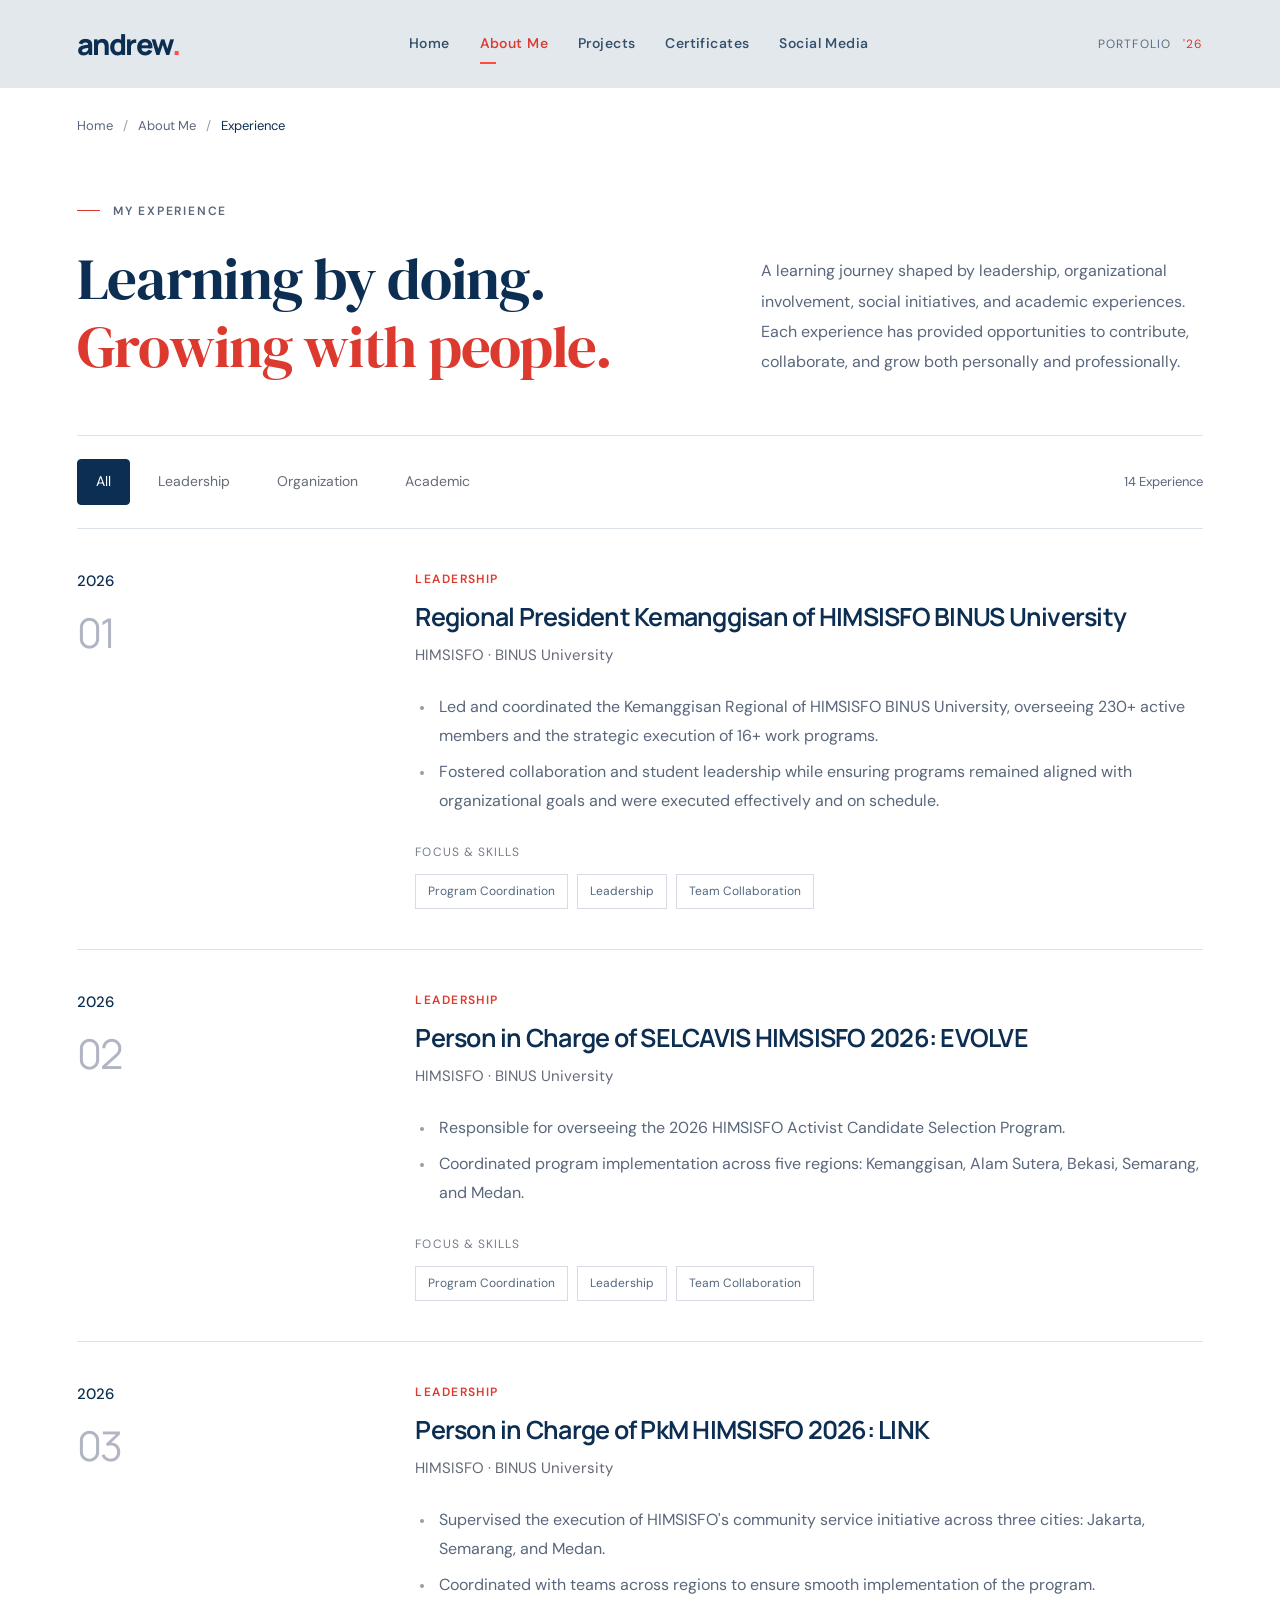
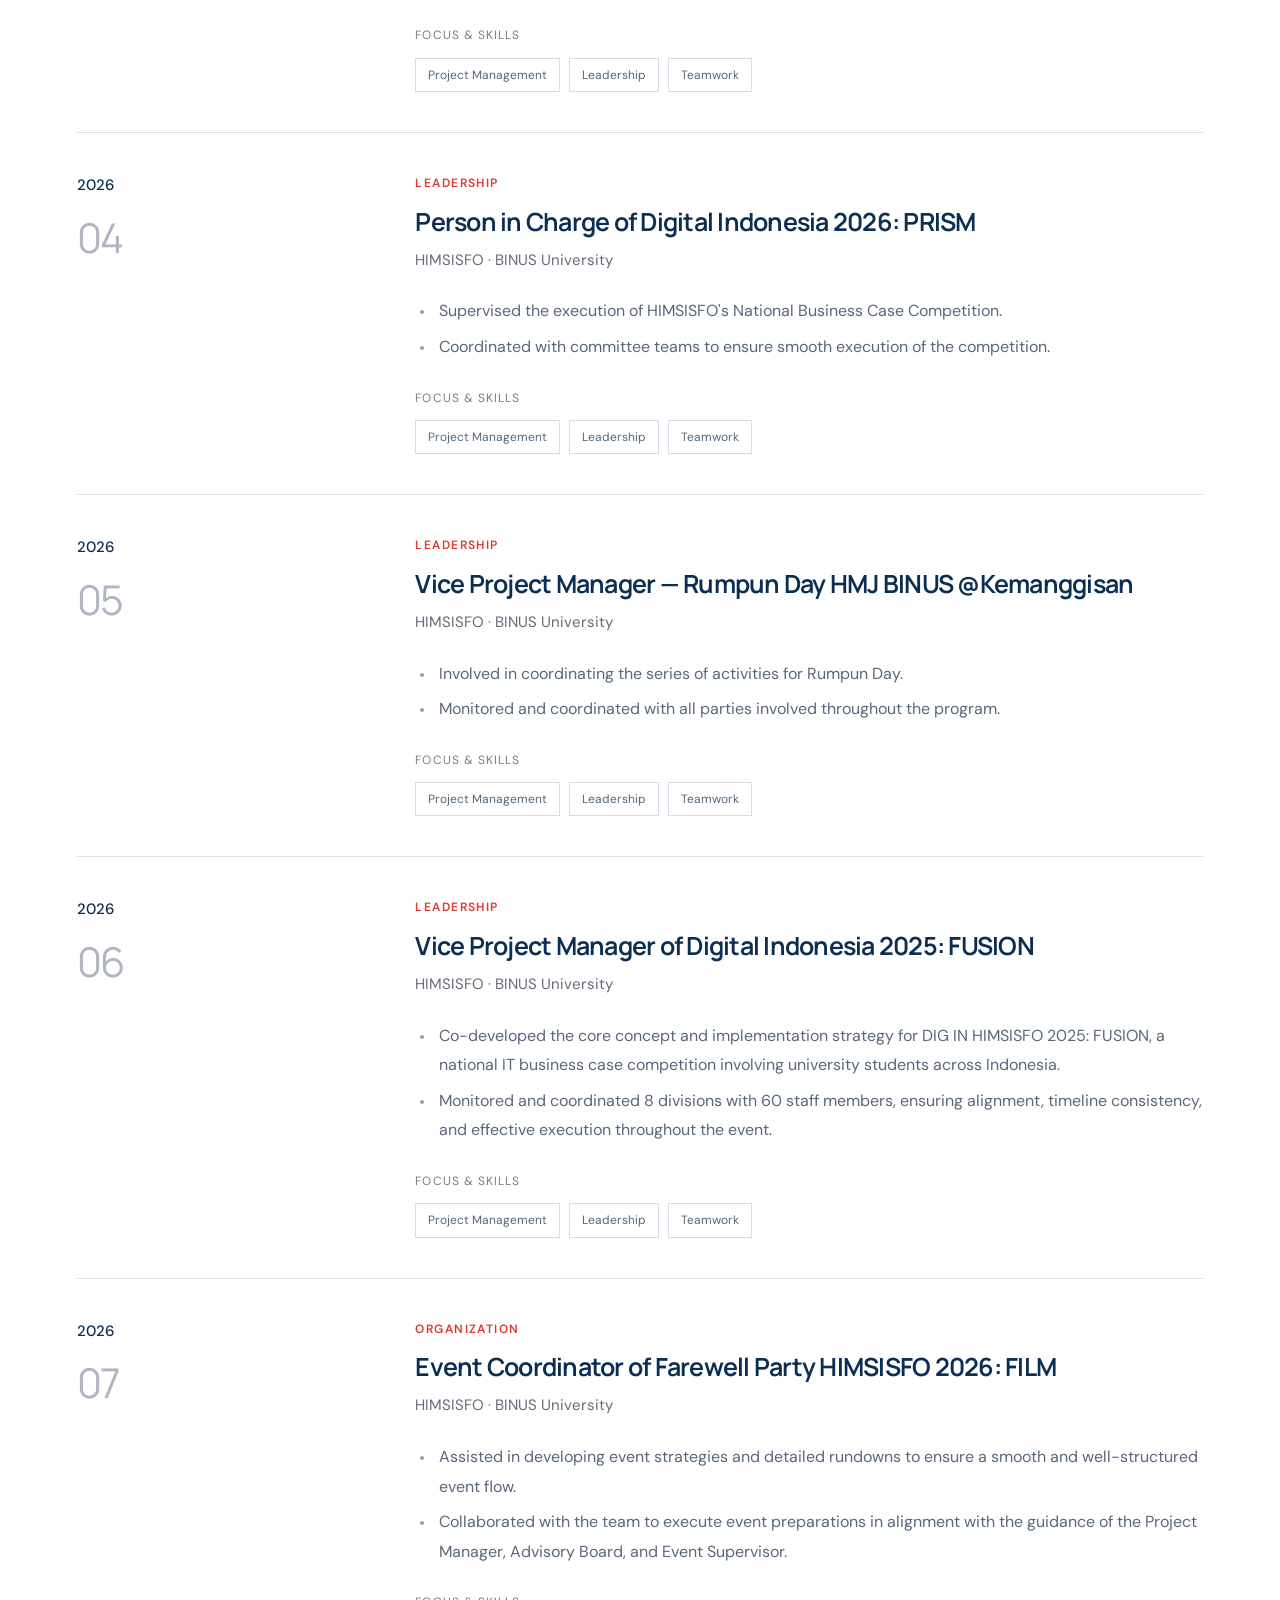
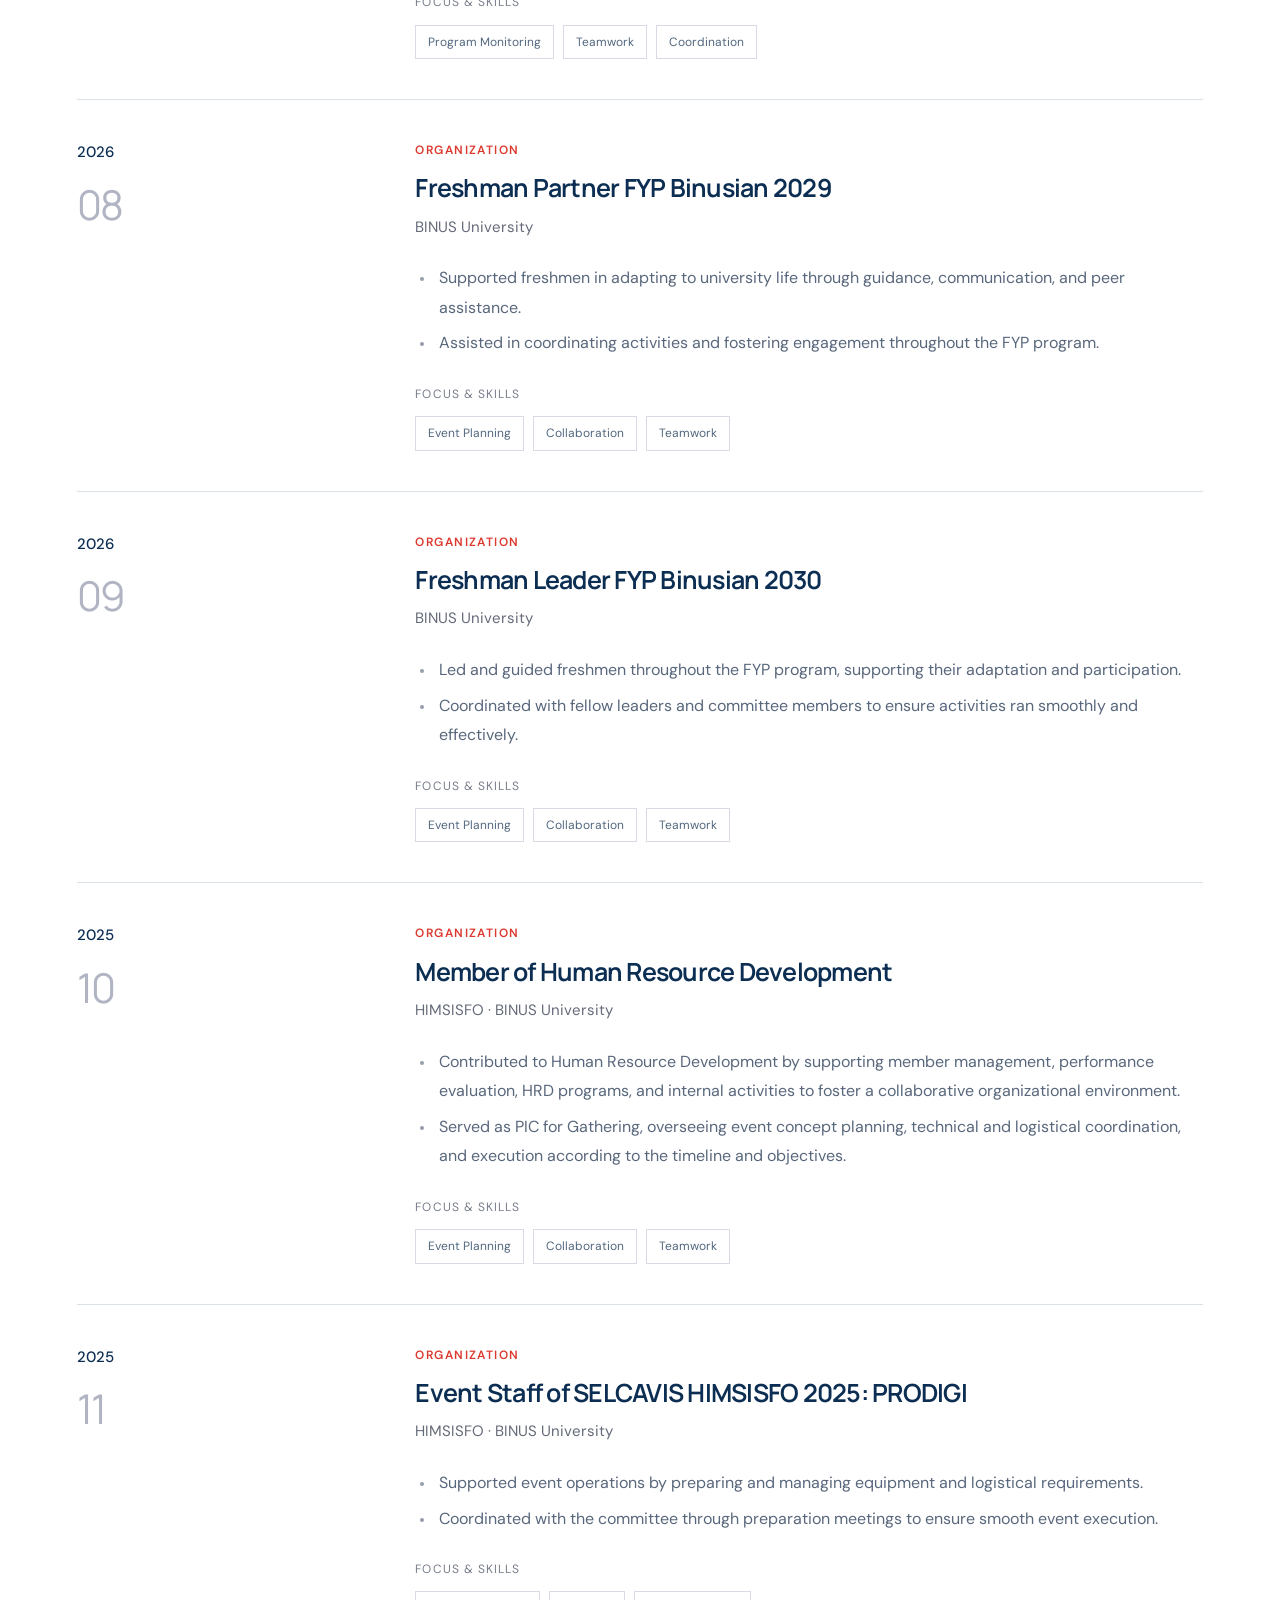
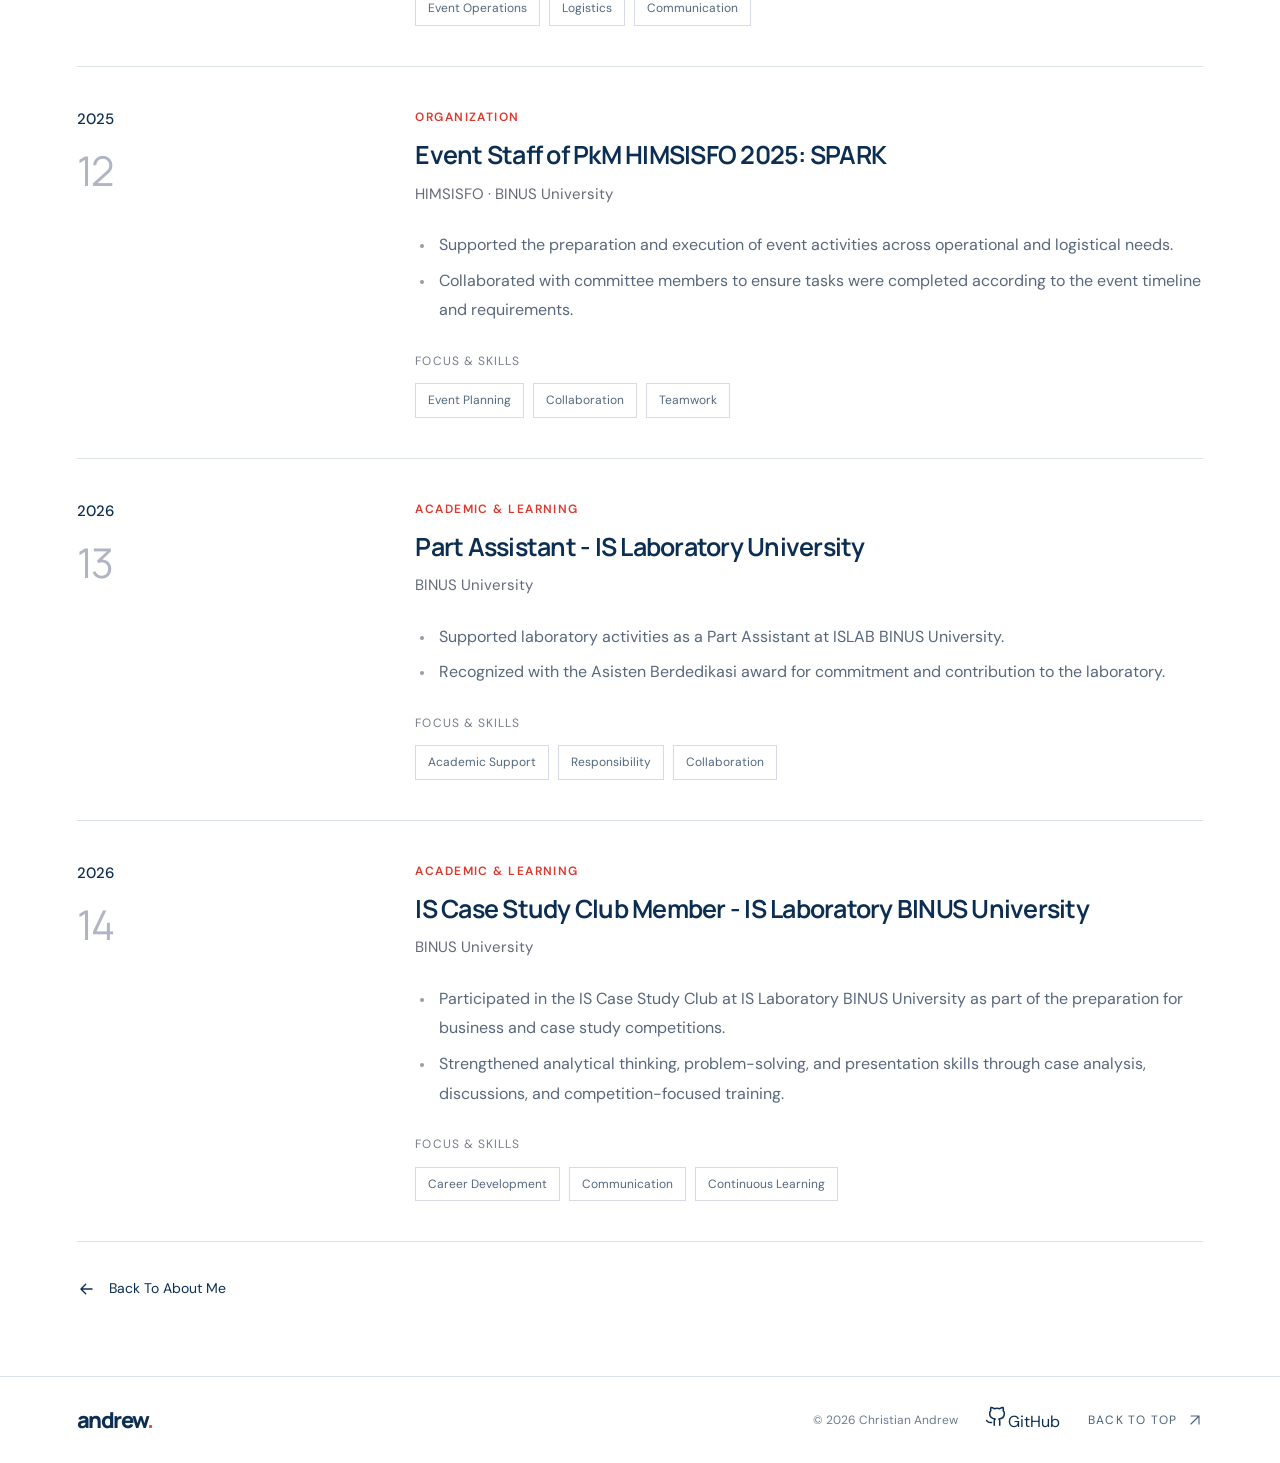
==== commit c20392af: "Update portfolio to latest version" ====
--- a/experience/experience.html
+++ b/experience/experience.html
@@ -2,7 +2,7 @@
 <html lang="id">
 
 <head>
-  <meta name="portfolio-version" content="carousel-6">
+  <meta name="portfolio-version" content="carousel-7">
   <meta charset="UTF-8">
   <meta name="viewport" content="width=device-width, initial-scale=1.0">
   <meta name="theme-color" content="#e3e8ec">
@@ -15,11 +15,11 @@
   <meta property="og:type" content="website">
   <link rel="icon" type="image/svg+xml"
     href="data:image/svg+xml,%3Csvg xmlns='http://www.w3.org/2000/svg' viewBox='0 0 64 64'%3E%3Crect width='64' height='64' rx='14' fill='%230c2e52'/%3E%3Ctext x='11' y='43' font-family='Arial,sans-serif' font-size='33' font-weight='700' fill='white'%3Ea%3C/text%3E%3Ccircle cx='47' cy='42' r='5' fill='%23ff4b43'/%3E%3C/svg%3E">
-  <link rel="stylesheet" href="../style.css?v=carousel-6">
-  <link rel="stylesheet" href="style.css?v=carousel-6">
-  <link rel="stylesheet" href="../theme.css?v=carousel-6">
-  <script src="../script.js?v=carousel-6" defer></script>
-  <script src="script.js?v=carousel-6" defer></script>
+  <link rel="stylesheet" href="../style.css?v=carousel-7">
+  <link rel="stylesheet" href="style.css?v=carousel-7">
+  <link rel="stylesheet" href="../theme.css?v=carousel-7">
+  <script src="../script.js?v=carousel-7" defer></script>
+  <script src="script.js?v=carousel-7" defer></script>
 </head>
 
 <body data-page="experience">
--- a/theme.css
+++ b/theme.css
@@ -90,9 +90,11 @@
 .social-intro h2{font-family:var(--font-display);font-size:clamp(42px,4.8vw,68px);font-weight:400;line-height:1.16;letter-spacing:-1.5px}
 .red-star{color:var(--accent-fill);font-size:46px}
 /* Equal columns AND equal rows keep all six cards the same size, including CV. */
-.social-grid-six{display:grid;grid-template-columns:repeat(3,minmax(0,1fr));grid-auto-rows:1fr;align-items:stretch;gap:18px}
+.social-grid-six{display:grid;grid-template-columns:repeat(6,minmax(0,1fr));grid-auto-rows:1fr;align-items:stretch;gap:18px}
+.social-grid-six .social-card{grid-column:span 2}
+.social-grid-six .social-card:nth-last-child(-n+2){grid-column:span 3}
 .social-grid-six .social-card{display:grid;grid-template-columns:minmax(0,1fr) auto;grid-column:auto;gap:16px;padding:23px 24px;min-width:0;min-height:108px;height:100%;align-items:center;border-color:#d1dce4;background:#f8fafb;border-radius:4px}
-.social-brand{font-size:16px;color:var(--ink)}
+.social-brand{font-size:14px;color:var(--ink)}
 .social-grid-six .social-brand,.social-grid-six .social-brand>span{min-width:0}
 .social-grid-six .social-brand>span{overflow-wrap:break-word}
 .social-brand .icon{color:#48637e}
@@ -102,9 +104,6 @@
 .site-footer{padding:28px var(--page-gutter);border-color:var(--line);background:#fff;gap:28px}
 .site-footer>.wordmark{margin-right:auto}
 .site-footer>p{color:#6b7c8d}
-.footer-github{display:inline-flex;align-items:center;gap:9px;font-size:14px;color:#48617c;white-space:nowrap}
-.footer-github .icon{width:18px;height:18px}
-.footer-github:hover{color:var(--accent)}
 .back-top{font-size:12px;color:#48617c;white-space:nowrap}
 .breadcrumb{padding-left:var(--page-gutter);padding-right:var(--page-gutter)}
 .detail-hero{padding-left:var(--page-gutter);padding-right:var(--page-gutter);background:#fff}
@@ -122,7 +121,7 @@
 .experience-filter.active{background:var(--ink);border-color:var(--ink)}
 @media(min-width:1600px){.hero{padding-top:90px;padding-bottom:140px}.hero-visual{height:clamp(360px,calc(100svh - 318px),760px);max-height:760px;width:108%;margin-left:0}}
 @media(max-width:1180px){.site-header{gap:25px}.main-nav{gap:23px}.hero{gap:0;padding-top:70px;padding-bottom:114px}.hero h1{font-size:clamp(60px,6.6vw,84px)}.hero-description{max-width:440px}.hero-visual{width:114%;height:clamp(320px,calc(100svh - 272px),650px);margin-left:-3%;min-height:0}.section{padding-top:78px;padding-bottom:78px}.social-grid-six .social-card{padding:21px 18px;gap:14px}.social-grid-six .social-status{max-width:86px}}
-@media(max-width:950px){.hero{grid-template-columns:1.08fr .92fr;min-height:calc(100svh - 88px);padding-top:60px;padding-bottom:110px}.hero h1{font-size:clamp(55px,6.8vw,70px);letter-spacing:-1.4px}.hero .eyebrow{font-size:12px;margin-bottom:26px}.hero-role{font-size:16px}.hero-description{font-size:16px}.hero-visual{width:122%;height:clamp(300px,calc(100svh - 258px),600px);margin-left:-5%;min-height:0}.hero-actions{gap:12px}.hero-actions .button{min-width:135px;padding:13px 21px}.social-grid-six{grid-template-columns:repeat(2,minmax(0,1fr))}.social-grid-six .social-status{max-width:96px}.site-footer{gap:24px;flex-wrap:wrap}.site-footer>.wordmark{margin-right:0}.site-footer>p{margin-right:auto}}
+@media(max-width:950px){.hero{grid-template-columns:1.08fr .92fr;min-height:calc(100svh - 88px);padding-top:60px;padding-bottom:110px}.hero h1{font-size:clamp(55px,6.8vw,70px);letter-spacing:-1.4px}.hero .eyebrow{font-size:12px;margin-bottom:26px}.hero-role{font-size:16px}.hero-description{font-size:16px}.hero-visual{width:122%;height:clamp(300px,calc(100svh - 258px),600px);margin-left:-5%;min-height:0}.hero-actions{gap:12px}.hero-actions .button{min-width:135px;padding:13px 21px}.social-grid-six{grid-template-columns:repeat(2,minmax(0,1fr))}.social-grid-six .social-card,.social-grid-six .social-card:nth-last-child(-n+2){grid-column:auto}.social-grid-six .social-status{max-width:96px}.site-footer{gap:24px;flex-wrap:wrap}.site-footer>.wordmark{margin-right:0}.site-footer>p{margin-right:auto}}
 @media(max-width:700px){
   :root{--page-gutter:7vw}
   .site-header{height:78px;gap:0}
@@ -153,17 +152,355 @@
   .section-intro h2{font-size:43px;letter-spacing:-.8px}
   .social-intro h2{font-size:46px;letter-spacing:-1px}
   .red-star{font-size:36px;margin-left:14px}
-  .social-grid-six{grid-template-columns:1fr;gap:13px}
+  .social-grid-six{grid-template-columns:1fr;gap:13px}.social-grid-six .social-card,.social-grid-six .social-card:nth-last-child(-n+2){grid-column:auto}
   .social-grid-six .social-card{padding:21px 23px;min-height:96px}
   .site-footer{padding:26px var(--page-gutter);display:grid;grid-template-columns:1fr auto;gap:21px 15px}
   .site-footer>.wordmark{grid-column:1;grid-row:1}
   .site-footer>p{grid-column:1;grid-row:2;font-size:12px;margin:0}
-  .footer-github{grid-column:2;grid-row:1;justify-self:end;font-size:14px}
-  .back-top{grid-column:2;grid-row:2;width:auto;font-size:12px;letter-spacing:0;gap:6px}
+    .back-top{grid-column:2;grid-row:2;width:auto;font-size:12px;letter-spacing:0;gap:6px}
   .detail-intro h1{font-size:55px}
   .detail-intro h2{font-size:31px}
   .experience-hero h1{font-size:clamp(36px,8.8vw,48px)}
   .experience-content h2{font-size:23px}
 }
 @media(max-width:360px){.hero h1{font-size:46px;letter-spacing:-1px}.hero-actions .button{min-width:0;flex:1;padding:13px 16px}.hero .eyebrow{font-size:12px}.scroll-link{font-size:12px}.hero-socials{gap:10px}.about-title h2{font-size:43px}.section-intro h2{font-size:39px}.social-intro h2{font-size:40px}.site-footer>p{max-width:180px;line-height:1.6}}
+
+
+/* First-visit portfolio intro — editorial, navy/coral, and motion-led */
+.portfolio-intro{
+  position:fixed;
+  inset:0;
+  z-index:9999;
+  display:grid;
+  grid-template-rows:auto 1fr auto;
+  padding:clamp(25px,4.2vw,62px) var(--page-gutter, 7vw) clamp(23px,3vw,42px);
+  overflow:hidden;
+  isolation:isolate;
+  color:#f7f9fb;
+  background:
+    radial-gradient(ellipse at 76% 47%,rgba(39,83,125,.42) 0,rgba(12,46,82,.12) 35%,transparent 65%),
+    linear-gradient(128deg,#071a2d 0%,#0c2e52 57%,#102c49 100%);
+  opacity:1;
+  visibility:visible;
+  transform:translateY(0);
+}
+.portfolio-intro.is-hidden{
+  visibility:hidden;
+  pointer-events:none;
+  transform:translateY(-102%);
+  transition:transform .88s cubic-bezier(.77,0,.175,1),visibility 0s .9s;
+}
+.portfolio-intro-grid{
+  position:absolute;
+  inset:0;
+  z-index:-2;
+  opacity:.19;
+  background-image:linear-gradient(rgba(225,236,246,.12) 1px,transparent 1px),linear-gradient(90deg,rgba(225,236,246,.12) 1px,transparent 1px);
+  background-size:clamp(46px,6vw,86px) clamp(46px,6vw,86px);
+  mask-image:linear-gradient(110deg,transparent 0%,#000 45%,#000 100%);
+  animation:introGridReveal 1.4s ease both;
+}
+.portfolio-intro-glow{
+  position:absolute;
+  width:min(58vw,850px);
+  aspect-ratio:1;
+  right:-8%;
+  top:50%;
+  z-index:-1;
+  border-radius:50%;
+  background:radial-gradient(circle,rgba(70,112,153,.2) 0,rgba(22,62,100,.09) 42%,transparent 70%);
+  transform:translateY(-50%) scale(.83);
+  animation:introGlowIn 1.7s .1s cubic-bezier(.2,.65,.3,1) both;
+}
+.portfolio-intro-top,.portfolio-intro-bottom{
+  display:flex;
+  align-items:center;
+  justify-content:space-between;
+  gap:20px;
+  position:relative;
+  z-index:3;
+}
+.portfolio-intro-wordmark{
+  font-family:'Manrope',Arial,sans-serif;
+  font-size:clamp(21px,2vw,29px);
+  font-weight:800;
+  letter-spacing:-1.8px;
+  color:#fff;
+  opacity:0;
+  animation:introHeaderIn .65s .12s ease forwards;
+}
+.portfolio-intro-wordmark span,.portfolio-intro-last>span,.portfolio-intro-orbit-core>span{color:#ff6259}
+.portfolio-intro-edition{
+  display:flex;
+  align-items:center;
+  gap:15px;
+  color:#a8bacb;
+  font-family:'DM Sans',Arial,sans-serif;
+  font-size:10px;
+  font-weight:600;
+  letter-spacing:.18em;
+  opacity:0;
+  animation:introHeaderIn .65s .2s ease forwards;
+}
+.portfolio-intro-edition b{color:#fff;font-weight:600}
+.portfolio-intro-main{
+  min-height:0;
+  position:relative;
+  display:flex;
+  align-items:center;
+  padding:2vh 0 1vh;
+}
+.portfolio-intro-copy{position:relative;z-index:2;width:min(78%,950px)}
+.portfolio-intro-kicker{
+  display:flex;
+  align-items:center;
+  gap:13px;
+  margin:0 0 clamp(23px,3vw,42px);
+  color:#c2d0dd;
+  font-family:'DM Sans',Arial,sans-serif;
+  font-size:clamp(9px,.8vw,11px);
+  font-weight:600;
+  letter-spacing:.19em;
+  opacity:0;
+  transform:translateY(15px);
+  animation:introKickerIn .6s .32s ease forwards;
+}
+.portfolio-intro-kicker>span{display:block;width:27px;height:2px;background:#ff6259;box-shadow:0 0 17px #ff625966}
+.portfolio-intro-kicker i{font-style:normal;color:#ff6259}
+.portfolio-intro-title{
+  display:flex;
+  flex-direction:column;
+  align-items:flex-start;
+  margin:0;
+  font-family:var(--font-display,'DM Serif Display',Georgia,serif);
+  font-size:clamp(69px,10.3vw,154px);
+  font-weight:400;
+  line-height:.84;
+  letter-spacing:-.055em;
+  color:#f7f9fb;
+}
+.portfolio-intro-title>span:first-child{
+  display:block;
+  opacity:0;
+  transform:translateY(38px);
+  animation:introNameIn .78s .36s cubic-bezier(.16,1,.3,1) forwards;
+}
+.portfolio-intro-title .portfolio-intro-last{
+  display:block;
+  color:#b8c9d8;
+  margin-top:.12em;
+  padding-right:.09em;
+  opacity:0;
+  transform:translateY(38px);
+  animation:introNameIn .82s .52s cubic-bezier(.16,1,.3,1) forwards;
+}
+.portfolio-intro-subline{
+  display:flex;
+  align-items:center;
+  gap:16px;
+  margin-top:clamp(25px,3.2vw,46px);
+  color:#adbdcc;
+  font-family:'DM Sans',Arial,sans-serif;
+  font-size:10px;
+  font-weight:550;
+  letter-spacing:.15em;
+  opacity:0;
+  animation:introSublineIn .7s .8s ease forwards;
+}
+.portfolio-intro-subline-rule{display:block;width:clamp(28px,5vw,70px);height:1px;background:#ff6259;transform-origin:left;animation:introRuleGrow .8s .95s ease both}
+.portfolio-intro-subline b{color:#ff6259;font-size:13px;margin-left:7px;font-weight:500}
+.portfolio-intro-orbit{
+  position:absolute;
+  width:min(48vw,675px);
+  aspect-ratio:1;
+  right:0;
+  top:50%;
+  transform:translate(7%,-50%);
+  z-index:1;
+  opacity:0;
+  animation:introOrbitIn 1.25s .24s cubic-bezier(.2,.75,.25,1) forwards;
+}
+.portfolio-intro-ring{
+  position:absolute;
+  inset:0;
+  border:1px solid rgba(204,221,235,.18);
+  border-radius:50%;
+}
+.portfolio-intro-ring-one{transform:scale(1);animation:introRingPulse 5s 1.1s ease-in-out infinite}
+.portfolio-intro-ring-two{inset:12%;border-color:rgba(204,221,235,.25);border-style:dashed;animation:introOrbitSpin 34s linear infinite}
+.portfolio-intro-ring-three{inset:25%;border-color:rgba(255,98,89,.37);box-shadow:0 0 60px rgba(255,98,89,.05),inset 0 0 45px rgba(255,98,89,.035)}
+.portfolio-intro-orbit-path{
+  position:absolute;
+  inset:5% -2%;
+  border:1px solid rgba(204,221,235,.1);
+  border-radius:50%;
+  transform:rotate(-32deg) scaleY(.69);
+}
+.portfolio-intro-orbit-dot{
+  position:absolute;
+  top:9%;
+  left:68%;
+  width:11px;
+  height:11px;
+  border-radius:50%;
+  background:#ff6259;
+  box-shadow:0 0 0 7px rgba(255,98,89,.1),0 0 28px rgba(255,98,89,.65);
+  animation:introDotFloat 4s 1.4s ease-in-out infinite;
+}
+.portfolio-intro-orbit-core{
+  position:absolute;
+  inset:34%;
+  display:grid;
+  place-items:center;
+  border:1px solid rgba(220,233,244,.19);
+  border-radius:50%;
+  color:rgba(242,247,251,.9);
+  font-family:var(--font-display,'DM Serif Display',Georgia,serif);
+  font-size:clamp(62px,9vw,128px);
+  letter-spacing:-.07em;
+  background:radial-gradient(circle at 34% 23%,rgba(115,156,192,.17),rgba(9,35,61,.04) 68%);
+  box-shadow:0 0 80px rgba(4,16,29,.1);
+}
+.portfolio-intro-orbit-index{
+  position:absolute;
+  right:1%;
+  bottom:19%;
+  color:#b5c4d1;
+  font-family:'DM Sans',Arial,sans-serif;
+  font-size:10px;
+  letter-spacing:.13em;
+}
+.portfolio-intro-orbit-index i{color:#ff6259;font-style:normal;padding:0 5px}
+.portfolio-intro-bottom{padding-top:19px}
+.portfolio-intro-bottom-label,.portfolio-intro-bottom-year{
+  color:#94a9bb;
+  font-family:'DM Sans',Arial,sans-serif;
+  font-size:9px;
+  font-weight:600;
+  letter-spacing:.16em;
+  white-space:nowrap;
+  opacity:0;
+  animation:introHeaderIn .6s .7s ease forwards;
+}
+.portfolio-intro-bottom-year{letter-spacing:.13em;animation-delay:.82s;color:#d0dbe4}
+.portfolio-intro-progress{
+  height:2px;
+  flex:1;
+  max-width:300px;
+  margin:0 clamp(18px,3vw,45px);
+  background:rgba(218,231,241,.18);
+  overflow:hidden;
+}
+.portfolio-intro-progress span{
+  display:block;
+  width:0;
+  height:100%;
+  background:#ff6259;
+  box-shadow:0 0 15px rgba(255,98,89,.6);
+  animation:introProgress 2.25s .05s cubic-bezier(.5,0,.2,1) forwards;
+}
+@keyframes introHeaderIn{to{opacity:1;transform:translateY(0)}}
+@keyframes introKickerIn{to{opacity:1;transform:translateY(0)}}
+@keyframes introNameIn{to{opacity:1;transform:translateY(0)}}
+@keyframes introSublineIn{to{opacity:1;transform:translateY(0)}}
+@keyframes introRuleGrow{from{transform:scaleX(0)}to{transform:scaleX(1)}}
+@keyframes introOrbitIn{from{opacity:0;transform:translate(10%,-47%) scale(.88)}to{opacity:1;transform:translate(7%,-50%) scale(1)}}
+@keyframes introRingPulse{0%,100%{transform:scale(1);opacity:.9}50%{transform:scale(1.018);opacity:.65}}
+@keyframes introOrbitSpin{to{transform:rotate(360deg)}}
+@keyframes introDotFloat{0%,100%{transform:translate(0,0)}50%{transform:translate(-7px,10px)}}
+@keyframes introGlowIn{from{opacity:0;transform:translateY(-50%) scale(.75)}to{opacity:1;transform:translateY(-50%) scale(1)}}
+@keyframes introGridReveal{from{opacity:0;transform:translateY(12px)}to{opacity:.19;transform:translateY(0)}}
+@keyframes introProgress{to{width:100%}}
+
+/* The homepage content enters as the intro curtain lifts away. */
+.portfolio-entered .site-header{animation:homeReveal .68s .12s cubic-bezier(.2,.7,.25,1) both}
+.portfolio-entered .hero-copy>*{animation:homeReveal .72s cubic-bezier(.2,.7,.25,1) both}
+.portfolio-entered .hero-copy>.eyebrow{animation-delay:.12s}
+.portfolio-entered .hero-copy>h1{animation-delay:.2s}
+.portfolio-entered .hero-copy>.hero-role{animation-delay:.29s}
+.portfolio-entered .hero-copy>.hero-description{animation-delay:.37s}
+.portfolio-entered .hero-copy>.hero-actions{animation-delay:.45s}
+.portfolio-entered .hero-visual{animation:homeVisualReveal .9s .18s cubic-bezier(.16,1,.3,1) both}
+.portfolio-entered .hero-bottom{animation:homeReveal .7s .42s ease both}
+@keyframes homeReveal{from{opacity:0;transform:translateY(18px)}to{opacity:1;transform:translateY(0)}}
+@keyframes homeVisualReveal{from{opacity:0;transform:translateY(18px) scale(.97)}to{opacity:1;transform:translateY(0) scale(1)}}
+
+@media(max-width:700px){
+  .portfolio-intro{padding:25px 7% 23px}
+  .portfolio-intro-edition{gap:8px;font-size:8px;letter-spacing:.12em}
+  .portfolio-intro-main{align-items:center;padding:0}
+  .portfolio-intro-copy{width:100%;padding-bottom:10vh}
+  .portfolio-intro-kicker{font-size:8px;letter-spacing:.12em;gap:8px;margin-bottom:27px;flex-wrap:wrap}
+  .portfolio-intro-kicker>span{width:20px}
+  .portfolio-intro-title{font-size:clamp(62px,15vw,102px);line-height:.9;letter-spacing:-.06em}
+  .portfolio-intro-title .portfolio-intro-last{margin-top:.17em}
+  .portfolio-intro-subline{font-size:8px;gap:10px;letter-spacing:.09em;margin-top:29px;flex-wrap:wrap}
+  .portfolio-intro-subline-rule{width:24px}
+  .portfolio-intro-orbit{width:min(94vw,520px);right:-38%;top:58%;transform:translate(0,-50%);opacity:.72}
+  .portfolio-intro-orbit-core{font-size:clamp(58px,16vw,88px);inset:36%}
+  .portfolio-intro-orbit-index{right:15%;bottom:17%;font-size:8px}
+  .portfolio-intro-bottom{gap:10px}
+  .portfolio-intro-bottom-label{font-size:7px;letter-spacing:.09em;white-space:normal;max-width:135px;line-height:1.6}
+  .portfolio-intro-progress{margin:0;max-width:none;min-width:30px}
+  .portfolio-intro-bottom-year{font-size:8px;letter-spacing:.08em}
+}
+@media(max-width:380px){
+  .portfolio-intro-edition{font-size:7px;letter-spacing:.08em}
+  .portfolio-intro-title{font-size:clamp(58px,14.8vw,70px)}
+  .portfolio-intro-subline>span:last-child{display:none}
+  .portfolio-intro-bottom-label{max-width:110px}
+}
+@media(prefers-reduced-motion:reduce){
+  .portfolio-intro-grid,.portfolio-intro-glow,.portfolio-intro-wordmark,.portfolio-intro-edition,.portfolio-intro-kicker,.portfolio-intro-title>span,.portfolio-intro-subline,.portfolio-intro-orbit,.portfolio-intro-bottom-label,.portfolio-intro-bottom-year,.portfolio-intro-progress span,.portfolio-intro-ring,.portfolio-intro-orbit-dot,.portfolio-entered .site-header,.portfolio-entered .hero-copy>*,.portfolio-entered .hero-visual,.portfolio-entered .hero-bottom{animation:none!important;opacity:1!important;transform:none!important}
+  .portfolio-intro-title .portfolio-intro-last{color:#b8c9d8}
+  .portfolio-intro-progress span{width:100%}
+}
+
+/* Project direct-link buttons */
+.project-work-links{
+  display:flex;
+  flex-wrap:wrap;
+  align-items:center;
+  gap:12px;
+  margin-top:26px;
+}
+.project-work-links[hidden]{display:none}
+.button-secondary{
+  background:transparent;
+  color:var(--ink);
+  border-color:var(--line);
+}
+.button-secondary:hover{
+  background:#fff;
+  border-color:var(--accent);
+  color:var(--accent);
+  transform:translateY(-1px);
+}
+
 @media(prefers-reduced-motion:reduce){.button:hover,.certificate-preview.has-image:hover .certificate-image{transform:none}}
+
+/* Final contact layout refinement: balanced cards on desktop. */
+@media (min-width: 1181px){
+  .social-grid-six{
+    grid-template-columns:repeat(5,minmax(0,1fr));
+    grid-auto-rows:auto;
+    gap:18px;
+  }
+  .social-grid-six .social-card,
+  .social-grid-six .social-card:nth-last-child(-n+2){
+    grid-column:auto;
+    min-height:108px;
+    height:auto;
+  }
+}
+
+@media (min-width: 951px) and (max-width: 1180px){
+  .social-grid-six{
+    grid-template-columns:repeat(3,minmax(0,1fr));
+    grid-auto-rows:auto;
+  }
+  .social-grid-six .social-card,
+  .social-grid-six .social-card:nth-last-child(-n+2){
+    grid-column:auto;
+  }
+}
